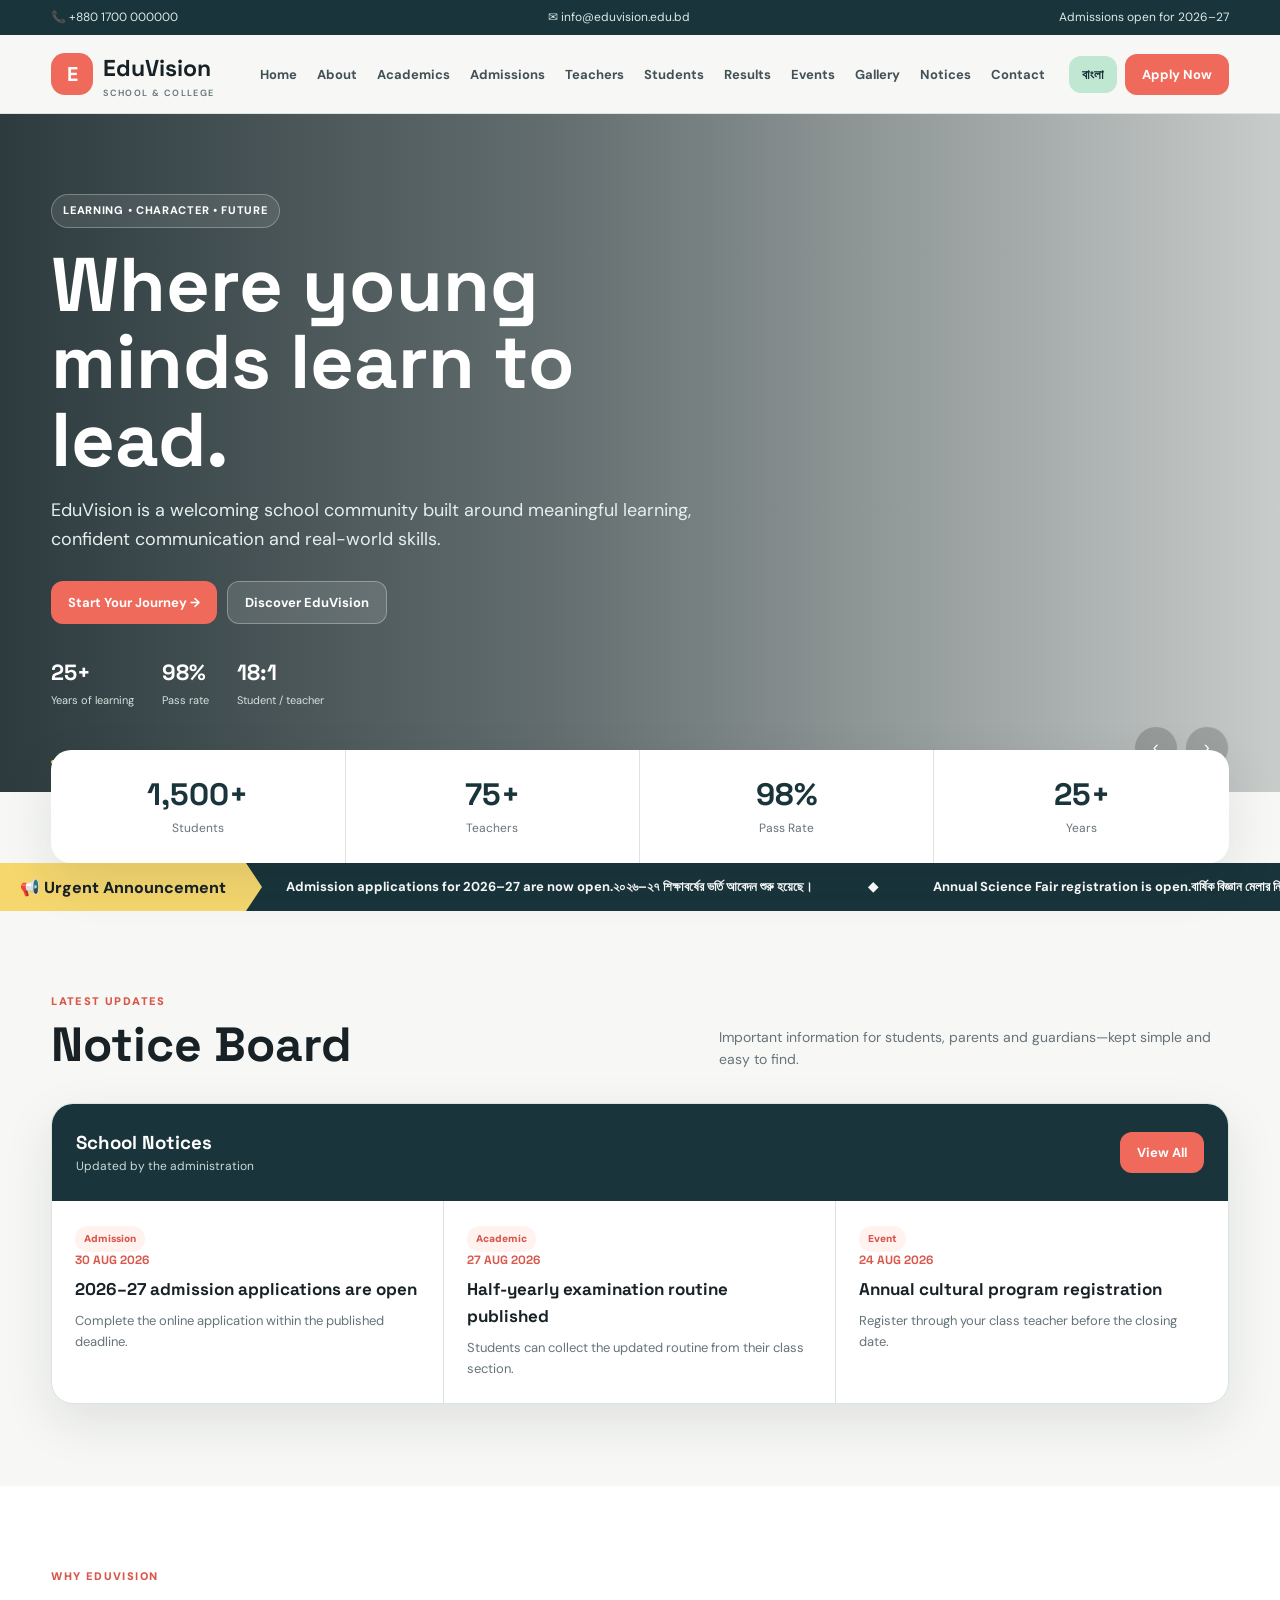
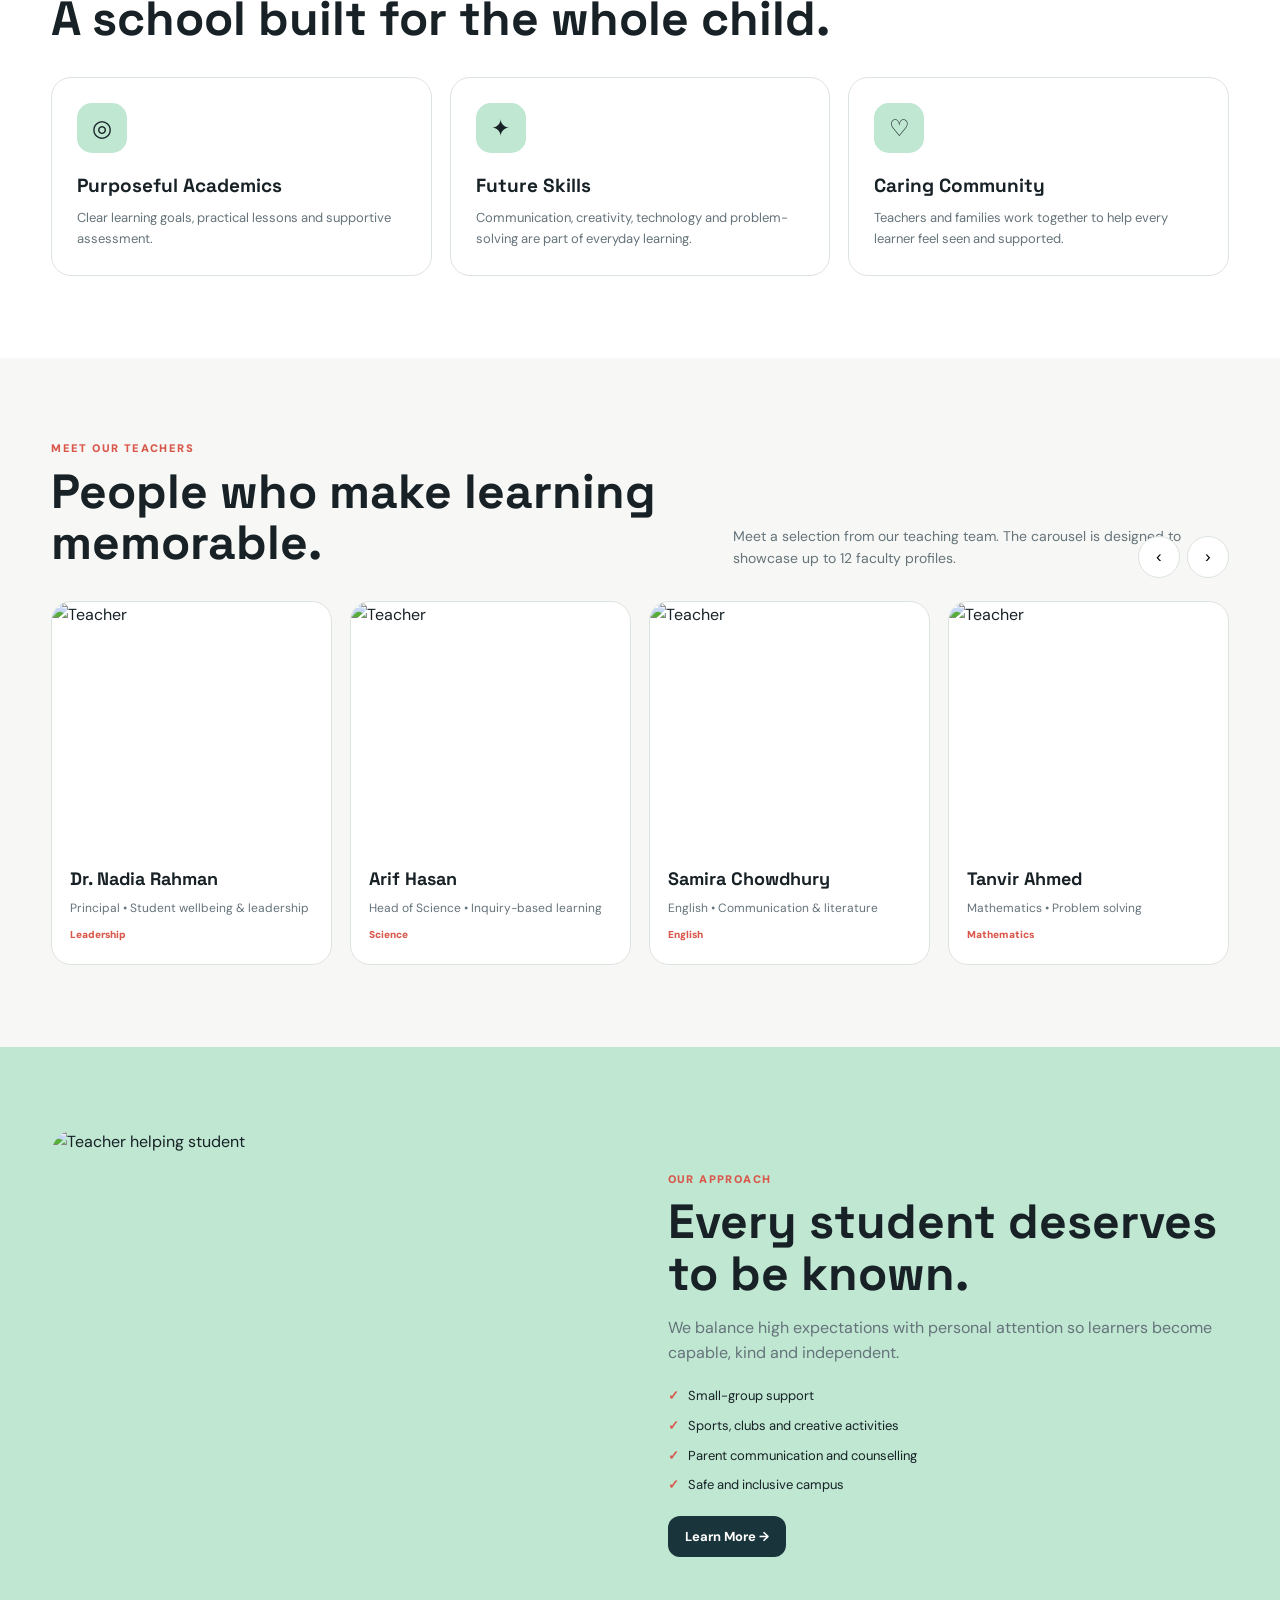
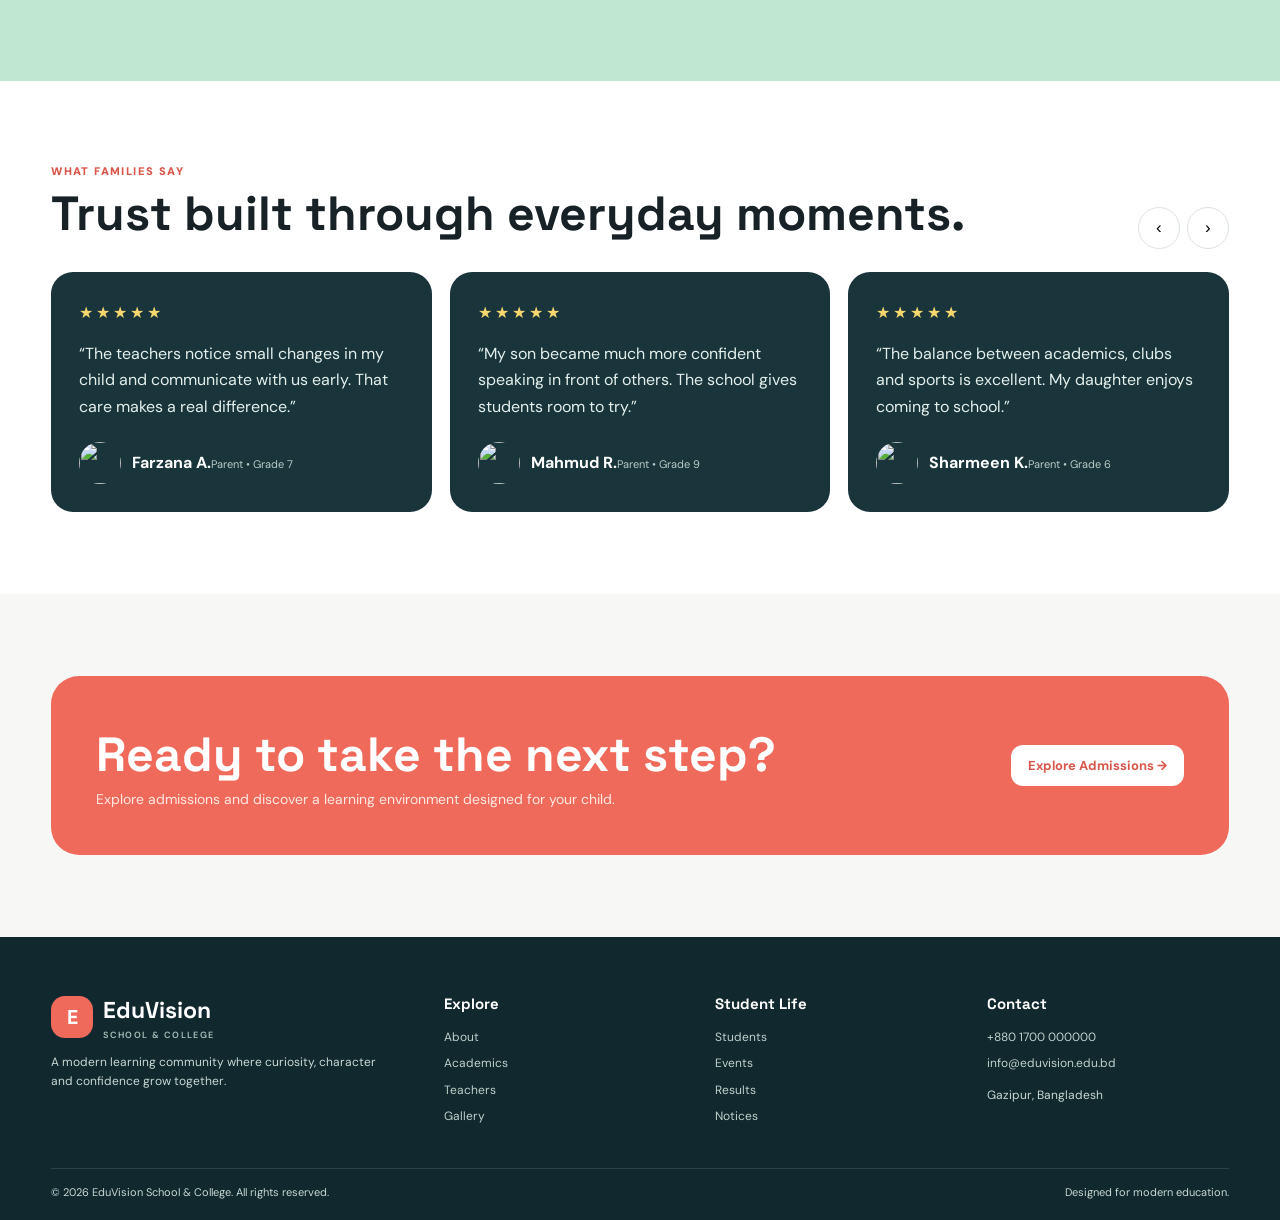
==== index.html @ b1c70446 "my fist cmmit" ====
<!doctype html>
<html lang="en">

<head>
  <meta charset="utf-8">
  <meta name="viewport" content="width=device-width,initial-scale=1">
  <title>Home | EduVision</title>
  <link rel="stylesheet" href="style.css">
</head>

<body>
  <div class="topbar">
    <div class="container"><span>📞 +880 1700 000000</span><span>✉ info@eduvision.edu.bd</span><span><span
          data-en>Admissions open for 2026–27</span><span data-bn>২০২৬–২৭ শিক্ষাবর্ষে ভর্তি চলছে</span></span></div>
  </div>
  <header class="header">
    <nav class="container nav">
      <a class="logo" href="index.html"><span class="logo-mark">E</span><span>EduVision<small><span data-en>SCHOOL &
              COLLEGE</span><span data-bn>স্কুল ও কলেজ</span></small></span></a>
      <button class="menu-btn" aria-label="Menu">☰</button>
      <ul class="nav-links">
        <li><a href="index.html"><span data-en>Home</span><span data-bn>হোম</span></a></li>
        <li><a href="about.html"><span data-en>About</span><span data-bn>আমাদের সম্পর্কে</span></a></li>
        <li><a href="academics.html"><span data-en>Academics</span><span data-bn>শিক্ষা কার্যক্রম</span></a></li>
        <li><a href="admissions.html"><span data-en>Admissions</span><span data-bn>ভর্তি</span></a></li>
        <li><a href="teachers.html"><span data-en>Teachers</span><span data-bn>শিক্ষকবৃন্দ</span></a></li>
        <li><a href="students.html"><span data-en>Students</span><span data-bn>শিক্ষার্থীবৃন্দ</span></a></li>
        <li><a href="results.html"><span data-en>Results</span><span data-bn>ফলাফল</span></a></li>
        <li><a href="events.html"><span data-en>Events</span><span data-bn>ইভেন্ট</span></a></li>
        <li><a href="gallery.html"><span data-en>Gallery</span><span data-bn>গ্যালারি</span></a></li>
        <li><a href="notice.html"><span data-en>Notices</span><span data-bn>নোটিশ</span></a></li>
        <li><a href="contact.html"><span data-en>Contact</span><span data-bn>যোগাযোগ</span></a></li>
      </ul>
      <div class="nav-actions"><button class="lang-btn">বাংলা</button><a class="btn apply" href="admissions.html"><span
            data-en>Apply Now</span><span data-bn>আবেদন করুন</span></a></div>
    </nav>
  </header>

  <main>
    <section class="hero">
      <div class="hero-slide active"
        style="background-image:url('https://images.unsplash.com/photo-1529390079861-591de354faf5?auto=format&fit=crop&w=1800&q=88')">
      </div>
      <div class="hero-slide"
        style="background-image:url('https://images.unsplash.com/photo-1509062522246-3755977927d7?auto=format&fit=crop&w=1800&q=88')">
      </div>
      <div class="hero-slide"
        style="background-image:url('https://images.unsplash.com/photo-1588072432836-e10032774350?auto=format&fit=crop&w=1800&q=88')">
      </div>
      <div class="container hero-content">
        <div class="hero-copy">
          <span class="kicker"><span data-en>Learning • Character • Future</span><span data-bn>শিক্ষা • চরিত্র •
              ভবিষ্যৎ</span></span>
          <h1><span data-en>Where young minds learn to lead.</span><span data-bn>যেখানে তরুণ মন নেতৃত্ব দিতে
              শেখে।</span></h1>
          <p><span data-en>EduVision is a welcoming school community built around meaningful learning, confident
              communication and real-world skills.</span><span data-bn>এডুভিশন অর্থবহ শিক্ষা, আত্মবিশ্বাসী যোগাযোগ ও
              বাস্তব দক্ষতার মাধ্যমে একটি সুন্দর শিক্ষাঙ্গন গড়ে তোলে।</span></p>
          <div class="hero-buttons"><a class="btn" href="admissions.html"><span data-en>Start Your Journey →</span><span
                data-bn>আপনার যাত্রা শুরু করুন →</span></a><a class="btn ghost" href="about.html"><span data-en>Discover
                EduVision</span><span data-bn>এডুভিশন সম্পর্কে জানুন</span></a></div>
          <div class="hero-meta">
            <div><strong>25+</strong><span data-en>Years of learning</span><span data-bn>শিক্ষার বছর</span></div>
            <div><strong>98%</strong><span data-en>Pass rate</span><span data-bn>পাসের হার</span></div>
            <div><strong>18:1</strong><span data-en>Student / teacher</span><span data-bn>শিক্ষার্থী / শিক্ষক</span>
            </div>
          </div>
        </div>
      </div>
      <div class="slider-dots"><button class="slider-dot active"></button><button class="slider-dot"></button><button
          class="slider-dot"></button></div>
      <div class="slider-arrows"><button class="hero-prev">‹</button><button class="hero-next">›</button></div>
    </section>

    <section class="stats">
      <div class="container stats-grid">
        <div class="stat"><strong class="count" data-target="1500" data-suffix="+">0</strong><span
            data-en>Students</span><span data-bn>শিক্ষার্থী</span></div>
        <div class="stat"><strong class="count" data-target="75" data-suffix="+">0</strong><span
            data-en>Teachers</span><span data-bn>শিক্ষক</span></div>
        <div class="stat"><strong class="count" data-target="98" data-suffix="%">0</strong><span data-en>Pass
            Rate</span><span data-bn>পাসের হার</span></div>
        <div class="stat"><strong class="count" data-target="25" data-suffix="+">0</strong><span
            data-en>Years</span><span data-bn>বছর</span></div>
      </div>
    </section>

    <div class="urgent">
      <div class="urgent-label"><span data-en>📢 Urgent Announcement</span><span data-bn>📢 জরুরি ঘোষণা</span></div>
      <div class="urgent-window">
        <div class="urgent-track">
          <span><span data-en>Admission applications for 2026–27 are now open.</span><span data-bn>২০২৬–২৭ শিক্ষাবর্ষের
              ভর্তি আবেদন শুরু হয়েছে।</span></span>
          <span>◆</span>
          <span><span data-en>Annual Science Fair registration is open.</span><span data-bn>বার্ষিক বিজ্ঞান মেলার
              নিবন্ধন চলছে।</span></span>
          <span>◆</span>
          <span><span data-en>Half-yearly examination routine has been published.</span><span data-bn>অর্ধবার্ষিক
              পরীক্ষার রুটিন প্রকাশিত হয়েছে।</span></span>
          <span>◆</span>
        </div>
      </div>
    </div>

    <section class="section">
      <div class="container">
        <div class="section-head">
          <div>
            <div class="eyebrow"><span data-en>Latest Updates</span><span data-bn>সর্বশেষ আপডেট</span></div>
            <h2><span data-en>Notice Board</span><span data-bn>নোটিশ বোর্ড</span></h2>
          </div>
          <p><span data-en>Important information for students, parents and guardians—kept simple and easy to
              find.</span><span data-bn>শিক্ষার্থী ও অভিভাবকদের জন্য গুরুত্বপূর্ণ তথ্য—সহজে খুঁজে পাওয়ার মতো করে
              সাজানো।</span></p>
        </div>
        <div class="notice-board">
          <div class="notice-top">
            <div>
              <h3><span data-en>School Notices</span><span data-bn>স্কুলের নোটিশ</span></h3>
              <p><span data-en>Updated by the administration</span><span data-bn>প্রশাসনের মাধ্যমে আপডেট করা</span></p>
            </div><a class="btn" href="notice.html"><span data-en>View All</span><span data-bn>সব দেখুন</span></a>
          </div>
          <div class="notice-list">
            <article class="notice-item"><span class="tag"><span data-en>Admission</span><span
                  data-bn>ভর্তি</span></span>
              <div class="notice-date">30 Aug 2026</div>
              <h3><span data-en>2026–27 admission applications are open</span><span data-bn>২০২৬–২৭ শিক্ষাবর্ষের ভর্তি
                  আবেদন শুরু হয়েছে</span></h3>
              <p><span data-en>Complete the online application within the published deadline.</span><span
                  data-bn>প্রকাশিত সময়সীমার মধ্যে অনলাইন আবেদন সম্পন্ন করুন।</span></p>
            </article>
            <article class="notice-item"><span class="tag"><span data-en>Academic</span><span
                  data-bn>একাডেমিক</span></span>
              <div class="notice-date">27 Aug 2026</div>
              <h3><span data-en>Half-yearly examination routine published</span><span data-bn>অর্ধবার্ষিক পরীক্ষার রুটিন
                  প্রকাশিত</span></h3>
              <p><span data-en>Students can collect the updated routine from their class section.</span><span
                  data-bn>শিক্ষার্থীরা নিজ নিজ শ্রেণি থেকে আপডেটেড রুটিন সংগ্রহ করতে পারবে।</span></p>
            </article>
            <article class="notice-item"><span class="tag"><span data-en>Event</span><span data-bn>ইভেন্ট</span></span>
              <div class="notice-date">24 Aug 2026</div>
              <h3><span data-en>Annual cultural program registration</span><span data-bn>বার্ষিক সাংস্কৃতিক অনুষ্ঠানের
                  নিবন্ধন</span></h3>
              <p><span data-en>Register through your class teacher before the closing date.</span><span
                  data-bn>নির্ধারিত সময়ের আগে শ্রেণি শিক্ষকের মাধ্যমে নিবন্ধন করুন।</span></p>
            </article>
          </div>
        </div>
      </div>
    </section>
    <section class="section light">
      <div class="container">
        <div class="section-head">
          <div>
            <div class="eyebrow">Why EduVision</div>
            <h2><span data-en>A school built for the whole child.</span><span data-bn>শিক্ষার্থীর পূর্ণ বিকাশের জন্য
                একটি স্কুল।</span></h2>
          </div>
        </div>
        <div class="feature-grid">
          <div class="feature">
            <div class="feature-icon">◎</div>
            <h3><span data-en>Purposeful Academics</span><span data-bn>উদ্দেশ্যপূর্ণ একাডেমিক শিক্ষা</span></h3>
            <p><span data-en>Clear learning goals, practical lessons and supportive assessment.</span><span
                data-bn>সুস্পষ্ট লক্ষ্য, বাস্তবভিত্তিক পাঠ ও সহায়ক মূল্যায়ন।</span></p>
          </div>
          <div class="feature">
            <div class="feature-icon">✦</div>
            <h3><span data-en>Future Skills</span><span data-bn>ভবিষ্যৎ দক্ষতা</span></h3>
            <p><span data-en>Communication, creativity, technology and problem-solving are part of everyday
                learning.</span><span data-bn>যোগাযোগ, সৃজনশীলতা, প্রযুক্তি ও সমস্যা সমাধান দৈনন্দিন শিক্ষার অংশ।</span>
            </p>
          </div>
          <div class="feature">
            <div class="feature-icon">♡</div>
            <h3><span data-en>Caring Community</span><span data-bn>যত্নশীল পরিবেশ</span></h3>
            <p><span data-en>Teachers and families work together to help every learner feel seen and
                supported.</span><span data-bn>প্রতিটি শিক্ষার্থীকে গুরুত্ব দিতে শিক্ষক ও পরিবার একসঙ্গে কাজ করে।</span>
            </p>
          </div>
        </div>
      </div>
    </section>
    <section class="section">
      <div class="container">
        <div class="section-head">
          <div>
            <div class="eyebrow"><span data-en>Meet Our Teachers</span><span data-bn>আমাদের শিক্ষকবৃন্দ</span></div>
            <h2><span data-en>People who make learning memorable.</span><span data-bn>যাঁরা শিক্ষাকে আনন্দময় করে
                তোলেন।</span></h2>
          </div>
          <p><span data-en>Meet a selection from our teaching team. The carousel is designed to showcase up to 12
              faculty profiles.</span><span data-bn>আমাদের শিক্ষক দলের কয়েকজনের সঙ্গে পরিচিত হোন। ক্যারোসেলে সর্বোচ্চ
              ১২টি প্রোফাইল দেখানো যাবে।</span></p>
        </div>
        <div class="carousel-shell">
          <div class="teacher-track">
            <article class="teacher-card"><img
                src="https://images.unsplash.com/photo-1531123897727-8f129e1688ce?auto=format&fit=crop&w=700&q=82"
                alt="Teacher">
              <div class="teacher-body">
                <h3>Dr. Nadia Rahman</h3>
                <p><span data-en>Principal • Student wellbeing & leadership</span><span data-bn>প্রধান শিক্ষক •
                    শিক্ষার্থী কল্যাণ ও নেতৃত্ব</span></p><span class="subject">Leadership</span>
              </div>
            </article>
            <article class="teacher-card"><img
                src="https://images.unsplash.com/photo-1544717305-2782549b5136?auto=format&fit=crop&w=700&q=82"
                alt="Teacher">
              <div class="teacher-body">
                <h3>Arif Hasan</h3>
                <p><span data-en>Head of Science • Inquiry-based learning</span><span data-bn>বিজ্ঞান বিভাগ •
                    অনুসন্ধানভিত্তিক শিক্ষা</span></p><span class="subject">Science</span>
              </div>
            </article>
            <article class="teacher-card"><img
                src="https://images.unsplash.com/photo-1551836022-d5d88e9218df?auto=format&fit=crop&w=700&q=82"
                alt="Teacher">
              <div class="teacher-body">
                <h3>Samira Chowdhury</h3>
                <p><span data-en>English • Communication & literature</span><span data-bn>ইংরেজি • যোগাযোগ ও
                    সাহিত্য</span></p><span class="subject">English</span>
              </div>
            </article>
            <article class="teacher-card"><img
                src="https://images.unsplash.com/photo-1573496359142-b8d87734a5a2?auto=format&fit=crop&w=700&q=82"
                alt="Teacher">
              <div class="teacher-body">
                <h3>Tanvir Ahmed</h3>
                <p><span data-en>Mathematics • Problem solving</span><span data-bn>গণিত • সমস্যা সমাধান</span></p><span
                  class="subject">Mathematics</span>
              </div>
            </article>
            <article class="teacher-card"><img
                src="https://images.unsplash.com/photo-1580894732444-8ecded7900cd?auto=format&fit=crop&w=700&q=82"
                alt="Teacher">
              <div class="teacher-body">
                <h3>Maliha Sultana</h3>
                <p><span data-en>ICT • Digital literacy</span><span data-bn>আইসিটি • ডিজিটাল দক্ষতা</span></p><span
                  class="subject">ICT</span>
              </div>
            </article>
            <article class="teacher-card"><img
                src="https://images.unsplash.com/photo-1544005313-94ddf0286df2?auto=format&fit=crop&w=700&q=82"
                alt="Teacher">
              <div class="teacher-body">
                <h3>Imran Kabir</h3>
                <p><span data-en>Physics • Practical experiments</span><span data-bn>পদার্থবিজ্ঞান • ব্যবহারিক
                    পরীক্ষা</span></p><span class="subject">Physics</span>
              </div>
            </article>
            <article class="teacher-card"><img
                src="https://images.unsplash.com/photo-1551836022-4aab26a2d5f2?auto=format&fit=crop&w=700&q=82"
                alt="Teacher">
              <div class="teacher-body">
                <h3>Farhana Akter</h3>
                <p><span data-en>Bangla • Language & culture</span><span data-bn>বাংলা • ভাষা ও সংস্কৃতি</span></p><span
                  class="subject">Bangla</span>
              </div>
            </article>
            <article class="teacher-card"><img
                src="https://images.unsplash.com/photo-1548449112-96e8f6a3f7f3?auto=format&fit=crop&w=700&q=82"
                alt="Teacher">
              <div class="teacher-body">
                <h3>Rafiq Islam</h3>
                <p><span data-en>Biology • Life sciences</span><span data-bn>জীববিজ্ঞান • জীবনবিজ্ঞান</span></p><span
                  class="subject">Biology</span>
              </div>
            </article>
            <article class="teacher-card"><img
                src="https://images.unsplash.com/photo-1524504388940-b1c1722653e1?auto=format&fit=crop&w=700&q=82"
                alt="Teacher">
              <div class="teacher-body">
                <h3>Jannat Noor</h3>
                <p><span data-en>Arts • Creative expression</span><span data-bn>চারুকলা • সৃজনশীল প্রকাশ</span></p><span
                  class="subject">Arts</span>
              </div>
            </article>
            <article class="teacher-card"><img
                src="https://images.unsplash.com/photo-1577896851231-70ef188817d1?auto=format&fit=crop&w=700&q=82"
                alt="Teacher">
              <div class="teacher-body">
                <h3>Sajid Karim</h3>
                <p><span data-en>Physical Education • Fitness</span><span data-bn>শারীরিক শিক্ষা • ফিটনেস</span></p>
                <span class="subject">PE</span>
              </div>
            </article>
            <article class="teacher-card"><img
                src="https://images.unsplash.com/photo-1557862921-37829c790f19?auto=format&fit=crop&w=700&q=82"
                alt="Teacher">
              <div class="teacher-body">
                <h3>Nusrat Jahan</h3>
                <p><span data-en>Social Studies • Citizenship</span><span data-bn>সমাজবিজ্ঞান • নাগরিকতা</span></p><span
                  class="subject">Social Studies</span>
              </div>
            </article>
            <article class="teacher-card"><img
                src="https://images.unsplash.com/photo-1546961342-9e63946e049b?auto=format&fit=crop&w=700&q=82"
                alt="Teacher">
              <div class="teacher-body">
                <h3>Faisal Mahmud</h3>
                <p><span data-en>Chemistry • STEM projects</span><span data-bn>রসায়ন • STEM প্রকল্প</span></p><span
                  class="subject">Chemistry</span>
              </div>
            </article>
          </div>
          <div class="carousel-nav"><button class="carousel-prev">‹</button><button class="carousel-next">›</button>
          </div>
        </div>
      </div>
    </section>
    <section class="section mint">
      <div class="container">
        <div class="split"><img
            src="https://images.unsplash.com/photo-1544717305-2782549b5136?auto=format&fit=crop&w=1200&q=85"
            alt="Teacher helping student">
          <div class="split-copy">
            <div class="eyebrow">Our Approach</div>
            <h2><span data-en>Every student deserves to be known.</span><span data-bn>প্রতিটি শিক্ষার্থীকে গুরুত্ব দিয়ে
                বোঝা উচিত।</span></h2>
            <p><span data-en>We balance high expectations with personal attention so learners become capable, kind and
                independent.</span><span data-bn>ব্যক্তিগত যত্ন ও উচ্চ প্রত্যাশার সমন্বয়ে শিক্ষার্থীদের দক্ষ, মানবিক ও
                স্বনির্ভর হতে সাহায্য করি।</span></p>
            <ul class="checks">
              <li><span data-en>Small-group support</span><span data-bn>ছোট দলে সহায়তা</span></li>
              <li><span data-en>Sports, clubs and creative activities</span><span data-bn>খেলাধুলা, ক্লাব ও সৃজনশীল
                  কার্যক্রম</span></li>
              <li><span data-en>Parent communication and counselling</span><span data-bn>অভিভাবক যোগাযোগ ও
                  কাউন্সেলিং</span></li>
              <li><span data-en>Safe and inclusive campus</span><span data-bn>নিরাপদ ও অন্তর্ভুক্তিমূলক ক্যাম্পাস</span>
              </li>
            </ul><a class="btn dark" href="about.html"><span data-en>Learn More →</span><span data-bn>আরও জানুন
                →</span></a>
          </div>
        </div>
      </div>
    </section>
    <section class="section light">
      <div class="container">
        <div class="section-head">
          <div>
            <div class="eyebrow"><span data-en>What Families Say</span><span data-bn>অভিভাবকদের মতামত</span></div>
            <h2><span data-en>Trust built through everyday moments.</span><span data-bn>প্রতিদিনের যত্নে তৈরি হয়
                বিশ্বাস।</span></h2>
          </div>
        </div>
        <div class="carousel-shell">
          <div class="testimonial-track">
            <article class="testimonial">
              <div class="stars">★★★★★</div>
              <blockquote><span data-en>“The teachers notice small changes in my child and communicate with us early.
                  That care makes a real difference.”</span><span data-bn>“শিক্ষকেরা আমার সন্তানের ছোট পরিবর্তনও লক্ষ্য
                  করেন এবং দ্রুত আমাদের জানান। এই যত্ন সত্যিই পার্থক্য তৈরি করে।”</span></blockquote>
              <div class="person"><img class="avatar"
                  src="https://images.unsplash.com/photo-1494790108377-be9c29b29330?auto=format&fit=crop&w=100&q=80">
                <div><b>Farzana A.</b><small>Parent • Grade 7</small></div>
              </div>
            </article>
            <article class="testimonial">
              <div class="stars">★★★★★</div>
              <blockquote><span data-en>“My son became much more confident speaking in front of others. The school gives
                  students room to try.”</span><span data-bn>“অন্যদের সামনে কথা বলার ক্ষেত্রে আমার ছেলে অনেক বেশি
                  আত্মবিশ্বাসী হয়েছে। স্কুল শিক্ষার্থীদের চেষ্টা করার সুযোগ দেয়।”</span></blockquote>
              <div class="person"><img class="avatar"
                  src="https://images.unsplash.com/photo-1500648767791-00dcc994a43e?auto=format&fit=crop&w=100&q=80">
                <div><b>Mahmud R.</b><small>Parent • Grade 9</small></div>
              </div>
            </article>
            <article class="testimonial">
              <div class="stars">★★★★★</div>
              <blockquote><span data-en>“The balance between academics, clubs and sports is excellent. My daughter
                  enjoys coming to school.”</span><span data-bn>“পড়াশোনা, ক্লাব ও খেলাধুলার ভারসাম্য চমৎকার। আমার মেয়ে
                  স্কুলে আসতে ভালোবাসে।”</span></blockquote>
              <div class="person"><img class="avatar"
                  src="https://images.unsplash.com/photo-1534528741775-53994a69daeb?auto=format&fit=crop&w=100&q=80">
                <div><b>Sharmeen K.</b><small>Parent • Grade 6</small></div>
              </div>
            </article>
            <article class="testimonial">
              <div class="stars">★★★★★</div>
              <blockquote><span data-en>“Communication from the administration is clear, timely and helpful. We feel
                  included in the school community.”</span><span data-bn>“প্রশাসনের যোগাযোগ পরিষ্কার, সময়মতো এবং
                  সহায়ক। আমরা স্কুল পরিবারের অংশ বলে মনে করি।”</span></blockquote>
              <div class="person"><img class="avatar"
                  src="https://images.unsplash.com/photo-1507003211169-0a1dd7228f2d?auto=format&fit=crop&w=100&q=80">
                <div><b>Hasan M.</b><small>Parent • Grade 8</small></div>
              </div>
            </article>
          </div>
          <div class="carousel-nav"><button class="carousel-prev">‹</button><button class="carousel-next">›</button>
          </div>
        </div>
      </div>
    </section>
    <section class="section">
      <div class="container">
        <div class="cta">
          <div>
            <h2><span data-en>Ready to take the next step?</span><span data-bn>পরবর্তী ধাপের জন্য প্রস্তুত?</span></h2>
            <p><span data-en>Explore admissions and discover a learning environment designed for your child.</span><span
                data-bn>ভর্তি সম্পর্কে জানুন এবং আপনার সন্তানের জন্য উপযোগী শিক্ষাঙ্গন আবিষ্কার করুন।</span></p>
          </div><a class="btn" href="admissions.html"><span data-en>Explore Admissions →</span><span data-bn>ভর্তি
              সম্পর্কে জানুন →</span></a>
        </div>
      </div>
    </section>
  </main>

  <footer>
    <div class="container footer-grid">
      <div>
        <div class="logo" style="color:#fff"><span class="logo-mark">E</span><span>EduVision<small
              style="color:#a9bfba">SCHOOL & COLLEGE</small></span></div>
        <p class="footer-desc"><span data-en>A modern learning community where curiosity, character and confidence grow
            together.</span><span data-bn>একটি আধুনিক শিক্ষাঙ্গন, যেখানে কৌতূহল, চরিত্র ও আত্মবিশ্বাস একসঙ্গে বিকশিত
            হয়।</span></p>
      </div>
      <div>
        <h3><span data-en>Explore</span><span data-bn>এক্সপ্লোর</span></h3><a href="about.html">About</a><a
          href="academics.html">Academics</a><a href="teachers.html">Teachers</a><a href="gallery.html">Gallery</a>
      </div>
      <div>
        <h3><span data-en>Student Life</span><span data-bn>শিক্ষার্থী জীবন</span></h3><a
          href="students.html">Students</a><a href="events.html">Events</a><a href="results.html">Results</a><a
          href="notice.html">Notices</a>
      </div>
      <div>
        <h3><span data-en>Contact</span><span data-bn>যোগাযোগ</span></h3><a href="contact.html">+880 1700 000000</a><a
          href="contact.html">info@eduvision.edu.bd</a><span style="font-size:12px">Gazipur, Bangladesh</span>
      </div>
    </div>
    <div class="container footer-bottom"><span>© 2026 EduVision School & College. All rights
        reserved.</span><span>Designed for modern education.</span></div>
  </footer>
  <button class="top-btn" aria-label="Back to top">↑</button>
  <div class="toast"></div>
  <script src="script.js"></script>
</body>

</html>
---- style.css ----
@import url('https://fonts.googleapis.com/css2?family=DM+Sans:wght@400;500;600;700&family=Space+Grotesk:wght@500;600;700&display=swap');

:root {
  --ink: #172126;
  --muted: #65737a;
  --paper: #f7f8f5;
  --white: #fff;
  --coral: #ef6a5b;
  --coral-dark: #d9574b;
  --mint: #bfe7d2;
  --yellow: #f5d76e;
  --navy: #19343b;
  --line: #dce4e0;
  --shadow: 0 18px 50px rgba(23, 33, 38, .10);
  --radius: 22px;
}

* {
  box-sizing: border-box;
  margin: 0;
  padding: 0
}

html {
  scroll-behavior: smooth
}

body {
  font-family: "DM Sans", sans-serif;
  background: var(--paper);
  color: var(--ink);
  line-height: 1.6
}

h1,
h2,
h3,
h4,
.logo {
  font-family: "Space Grotesk", sans-serif
}

a {
  text-decoration: none;
  color: inherit
}

img {
  display: block;
  max-width: 100%
}

.container {
  width: min(1180px, 92%);
  margin: auto
}

.topbar {
  background: var(--navy);
  color: #dceae6;
  font-size: 12px;
  padding: 8px 0
}

.topbar .container {
  display: flex;
  justify-content: space-between;
  gap: 15px
}

.header {
  position: sticky;
  top: 0;
  z-index: 100;
  background: rgba(247, 248, 245, .94);
  backdrop-filter: blur(14px);
  border-bottom: 1px solid var(--line)
}

.nav {
  min-height: 78px;
  display: flex;
  align-items: center;
  gap: 24px
}

.logo {
  font-weight: 700;
  font-size: 23px;
  display: flex;
  align-items: center;
  gap: 10px;
  margin-right: auto
}

.logo-mark {
  width: 42px;
  height: 42px;
  border-radius: 14px;
  background: var(--coral);
  color: #fff;
  display: grid;
  place-items: center;
  font-size: 20px
}

.logo small {
  display: block;
  font: 600 9px "DM Sans";
  letter-spacing: 1.4px;
  color: var(--muted)
}

.nav-links {
  display: flex;
  gap: 20px;
  list-style: none
}

.nav-links a {
  font-size: 13px;
  font-weight: 700;
  color: #425158;
  transition: .2s
}

.nav-links a:hover,
.nav-links a.active {
  color: var(--coral-dark)
}

.nav-actions {
  display: flex;
  align-items: center;
  gap: 8px
}

.lang-btn,
.menu-btn,
.btn {
  border: 0;
  cursor: pointer;
  font: 700 13px "DM Sans";
  border-radius: 12px
}

.lang-btn {
  padding: 10px 13px;
  background: var(--mint);
  color: var(--navy)
}

.btn {
  display: inline-flex;
  align-items: center;
  justify-content: center;
  padding: 12px 17px;
  background: var(--coral);
  color: #fff;
  transition: .2s
}

.btn:hover {
  transform: translateY(-2px);
  box-shadow: 0 9px 20px rgba(239, 106, 91, .22)
}

.btn.dark {
  background: var(--navy)
}

.btn.ghost {
  background: #fff;
  color: var(--ink);
  border: 1px solid var(--line)
}

.menu-btn {
  display: none;
  background: transparent;
  font-size: 25px;
  color: var(--navy)
}

.urgent {
  display: flex;
  background: var(--navy);
  height: 48px;
  overflow: hidden
}

.urgent-label {
  flex: 0 0 auto;
  z-index: 2;
  background: var(--yellow);
  color: var(--ink);
  font-weight: 800;
  padding: 12px 20px;
  min-width: 205px;
  position: relative
}

.urgent-label:after {
  content: "";
  position: absolute;
  right: -16px;
  top: 0;
  border-top: 24px solid transparent;
  border-bottom: 24px solid transparent;
  border-left: 16px solid var(--yellow)
}

.urgent-window {
  min-width: 0;
  overflow: hidden;
  position: relative;
  flex: 1
}

.urgent-track {
  display: inline-flex;
  align-items: center;
  gap: 55px;
  height: 48px;
  white-space: nowrap;
  padding-left: 40px;
  animation: marquee 26s linear infinite;
  color: #fff;
  font-size: 13px;
  font-weight: 700
}

.urgent-track span {
  display: inline-block
}

@keyframes marquee {
  from {
    transform: translateX(0)
  }

  to {
    transform: translateX(-55%)
  }
}

.hero {
  position: relative;
  min-height: 650px;
  color: #fff;
  overflow: hidden
}

.hero-slide {
  position: absolute;
  inset: 0;
  background-size: cover;
  background-position: center;
  opacity: 0;
  transition: opacity .8s
}

.hero-slide.active {
  opacity: 1
}

.hero-slide:after {
  content: "";
  position: absolute;
  inset: 0;
  background: linear-gradient(90deg, rgba(12, 28, 32, .86) 0%, rgba(12, 28, 32, .63) 43%, rgba(12, 28, 32, .20) 100%)
}

.hero-content {
  position: relative;
  z-index: 2;
  min-height: 650px;
  display: flex;
  align-items: center
}

.hero-copy {
  max-width: 720px;
  padding: 80px 0
}

.kicker {
  display: inline-flex;
  padding: 7px 11px;
  border: 1px solid rgba(255, 255, 255, .28);
  background: rgba(255, 255, 255, .09);
  border-radius: 99px;
  font-size: 11px;
  font-weight: 800;
  letter-spacing: .7px;
  text-transform: uppercase
}

.hero h1 {
  font-size: clamp(44px, 6vw, 76px);
  line-height: 1.02;
  margin: 18px 0
}

.hero p {
  font-size: 18px;
  color: #e6efed;
  max-width: 650px
}

.hero-buttons {
  display: flex;
  gap: 10px;
  flex-wrap: wrap;
  margin-top: 27px
}

.hero .btn.ghost {
  background: rgba(255, 255, 255, .12);
  border-color: rgba(255, 255, 255, .3);
  color: #fff
}

.hero-meta {
  display: flex;
  gap: 28px;
  margin-top: 34px;
  flex-wrap: wrap
}

.hero-meta strong {
  display: block;
  font: 700 22px "Space Grotesk"
}

.hero-meta span {
  font-size: 11px;
  color: #d4e2df
}

.slider-dots {
  position: absolute;
  z-index: 3;
  bottom: 28px;
  left: 4%;
  display: flex;
  gap: 7px
}

.slider-dot {
  width: 34px;
  height: 4px;
  border: 0;
  background: rgba(255, 255, 255, .35);
  cursor: pointer;
  border-radius: 5px
}

.slider-dot.active {
  background: var(--yellow)
}

.slider-arrows {
  position: absolute;
  right: 4%;
  bottom: 22px;
  z-index: 3;
  display: flex;
  gap: 7px
}

.slider-arrows button {
  width: 44px;
  height: 44px;
  border-radius: 50%;
  border: 1px solid rgba(255, 255, 255, .3);
  background: rgba(0, 0, 0, .18);
  color: #fff;
  cursor: pointer;
  font-size: 18px
}

.section {
  padding: 82px 0
}

.section.light {
  background: #fff
}

.section.mint {
  background: var(--mint)
}

.section-head {
  display: flex;
  justify-content: space-between;
  align-items: end;
  gap: 30px;
  margin-bottom: 32px
}

.eyebrow {
  color: var(--coral-dark);
  font-size: 11px;
  font-weight: 900;
  text-transform: uppercase;
  letter-spacing: 1.4px
}

.section h2 {
  font-size: clamp(30px, 4vw, 48px);
  line-height: 1.08;
  margin-top: 8px
}

.section-head>p {
  max-width: 510px;
  color: var(--muted);
  font-size: 14px
}

.stats {
  margin-top: -42px;
  position: relative;
  z-index: 5
}

.stats-grid {
  display: grid;
  grid-template-columns: repeat(4, 1fr);
  background: #fff;
  border-radius: 20px;
  box-shadow: var(--shadow);
  overflow: hidden
}

.stat {
  padding: 24px;
  text-align: center;
  border-right: 1px solid var(--line)
}

.stat:last-child {
  border: 0
}

.stat strong {
  font: 700 31px "Space Grotesk";
  display: block;
  color: var(--navy)
}

.stat span {
  font-size: 12px;
  color: var(--muted)
}

.notice-board {
  background: #fff;
  border: 1px solid var(--line);
  border-radius: var(--radius);
  overflow: hidden;
  box-shadow: var(--shadow)
}

.notice-top {
  padding: 24px;
  background: var(--navy);
  color: #fff;
  display: flex;
  justify-content: space-between;
  align-items: center;
  gap: 15px
}

.notice-top p {
  font-size: 12px;
  color: #c9d9d6
}

.notice-list {
  display: grid;
  grid-template-columns: 1fr 1fr 1fr
}

.notice-item {
  padding: 23px;
  border-right: 1px solid var(--line)
}

.notice-item:last-child {
  border: 0
}

.notice-date {
  color: var(--coral-dark);
  font: 700 12px "Space Grotesk";
  text-transform: uppercase
}

.notice-item h3 {
  font-size: 17px;
  margin: 8px 0
}

.notice-item p {
  font-size: 13px;
  color: var(--muted)
}

.tag {
  display: inline-block;
  background: #fff2ef;
  color: var(--coral-dark);
  border-radius: 99px;
  padding: 5px 9px;
  font-size: 10px;
  font-weight: 900
}

.feature-grid {
  display: grid;
  grid-template-columns: repeat(3, 1fr);
  gap: 18px
}

.feature {
  background: #fff;
  border: 1px solid var(--line);
  padding: 25px;
  border-radius: 20px;
  transition: .25s
}

.feature:hover {
  transform: translateY(-7px);
  box-shadow: var(--shadow)
}

.feature-icon {
  width: 50px;
  height: 50px;
  border-radius: 15px;
  background: var(--mint);
  display: grid;
  place-items: center;
  font-size: 23px;
  margin-bottom: 18px
}

.feature h3 {
  font-size: 19px
}

.feature p {
  font-size: 13px;
  color: var(--muted);
  margin-top: 7px
}

.carousel-shell {
  position: relative
}

.teacher-track,
.testimonial-track {
  display: flex;
  gap: 18px;
  overflow: hidden;
  scroll-behavior: smooth
}

.teacher-card {
  min-width: calc((100% - 54px)/4);
  background: #fff;
  border: 1px solid var(--line);
  border-radius: 20px;
  overflow: hidden
}

.teacher-card img {
  width: 100%;
  height: 245px;
  object-fit: cover
}

.teacher-body {
  padding: 18px
}

.teacher-body h3 {
  font-size: 18px
}

.teacher-body p {
  font-size: 12px;
  color: var(--muted);
  margin-top: 5px
}

.subject {
  display: inline-block;
  color: var(--coral-dark);
  font-size: 10px;
  font-weight: 900;
  margin-top: 9px
}

.carousel-nav {
  display: flex;
  gap: 7px;
  position: absolute;
  right: 0;
  top: -65px
}

.carousel-nav button {
  width: 42px;
  height: 42px;
  border-radius: 50%;
  border: 1px solid var(--line);
  background: #fff;
  cursor: pointer;
  font-size: 17px
}

.testimonial {
  min-width: calc((100% - 36px)/3);
  background: var(--navy);
  color: #fff;
  border-radius: 22px;
  padding: 28px
}

.stars {
  color: var(--yellow);
  letter-spacing: 3px
}

.testimonial blockquote {
  font-size: 16px;
  line-height: 1.65;
  margin: 15px 0 22px;
  color: #e4efec
}

.person {
  display: flex;
  align-items: center;
  gap: 11px
}

.avatar {
  width: 42px;
  height: 42px;
  border-radius: 50%;
  object-fit: cover
}

.person small {
  color: #b8cbc7;
  font-size: 11px
}

.split {
  display: grid;
  grid-template-columns: 1fr 1fr;
  gap: 55px;
  align-items: center
}

.split img {
  width: 100%;
  height: 470px;
  object-fit: cover;
  border-radius: 26px
}

.split-copy p {
  color: var(--muted);
  margin: 15px 0
}

.checks {
  list-style: none;
  margin: 20px 0
}

.checks li {
  margin: 9px 0;
  font-size: 13px
}

.checks li:before {
  content: "✓";
  color: var(--coral-dark);
  font-weight: 900;
  margin-right: 9px
}

.cta {
  background: var(--coral);
  color: #fff;
  border-radius: 28px;
  padding: 45px;
  display: flex;
  justify-content: space-between;
  align-items: center;
  gap: 25px
}

.cta p {
  color: #ffe8e4;
  font-size: 14px;
  margin-top: 7px
}

.cta .btn {
  background: #fff;
  color: var(--coral-dark)
}

.page-hero {
  background: var(--navy);
  color: #fff;
  padding: 65px 0
}

.page-hero h1 {
  font-size: clamp(38px, 5vw, 62px);
  margin: 8px 0
}

.page-hero p {
  color: #cbdad7;
  max-width: 650px
}

.breadcrumbs {
  font-size: 11px;
  color: #9fb5b0
}

.grid-2 {
  display: grid;
  grid-template-columns: 1fr 1fr;
  gap: 20px
}

.card {
  background: #fff;
  border: 1px solid var(--line);
  border-radius: 20px;
  padding: 24px
}

.card p {
  color: var(--muted);
  font-size: 13px;
  margin-top: 7px
}

.table-wrap {
  overflow: auto;
  background: #fff;
  border: 1px solid var(--line);
  border-radius: 18px
}

.table {
  width: 100%;
  min-width: 650px;
  border-collapse: collapse
}

.table th,
.table td {
  text-align: left;
  padding: 14px;
  border-bottom: 1px solid var(--line);
  font-size: 13px
}

.table th {
  background: #eef6f1;
  color: var(--navy)
}

.gallery {
  display: grid;
  grid-template-columns: repeat(3, 1fr);
  gap: 15px
}

.gallery img {
  width: 100%;
  height: 245px;
  object-fit: cover;
  border-radius: 18px;
  cursor: pointer;
  transition: .2s
}

.gallery img:hover {
  transform: scale(.98)
}

.filters {
  display: flex;
  gap: 8px;
  flex-wrap: wrap;
  margin-bottom: 25px
}

.filter {
  border: 1px solid var(--line);
  background: #fff;
  border-radius: 99px;
  padding: 9px 14px;
  cursor: pointer;
  font-weight: 800;
  font-size: 12px
}

.filter.active {
  background: var(--coral);
  color: #fff;
  border-color: var(--coral)
}

.form-grid {
  display: grid;
  grid-template-columns: 1fr 1fr;
  gap: 14px
}

.field {
  display: flex;
  flex-direction: column;
  gap: 6px
}

.field.full {
  grid-column: 1/-1
}

.field label {
  font-size: 12px;
  font-weight: 800
}

.field input,
.field textarea,
.field select {
  font: inherit;
  padding: 12px;
  border: 1px solid var(--line);
  border-radius: 11px;
  background: #fff;
  outline: none
}

.field textarea {
  min-height: 135px
}

.faq details {
  background: #fff;
  border: 1px solid var(--line);
  padding: 16px;
  border-radius: 13px;
  margin: 9px 0
}

.faq summary {
  font-weight: 800;
  cursor: pointer
}

.faq p {
  font-size: 13px;
  color: var(--muted);
  margin-top: 8px
}

footer {
  background: #10282e;
  color: #c9d8d5;
  padding: 55px 0 18px
}

.footer-grid {
  display: grid;
  grid-template-columns: 1.5fr 1fr 1fr 1fr;
  gap: 30px
}

.footer-grid h3 {
  color: #fff;
  margin-bottom: 12px;
  font-size: 15px
}

.footer-grid a {
  display: block;
  font-size: 12px;
  margin: 7px 0;
  color: #c0d0cc
}

.footer-desc {
  font-size: 12px;
  max-width: 330px;
  margin-top: 12px
}

.footer-bottom {
  border-top: 1px solid #294249;
  margin-top: 35px;
  padding-top: 15px;
  font-size: 11px;
  display: flex;
  justify-content: space-between
}

.top-btn {
  position: fixed;
  right: 20px;
  bottom: 20px;
  width: 46px;
  height: 46px;
  border: 0;
  border-radius: 50%;
  background: var(--coral);
  color: #fff;
  cursor: pointer;
  z-index: 90;
  opacity: 0;
  visibility: hidden;
  transition: .2s;
  font-size: 19px
}

.top-btn.show {
  opacity: 1;
  visibility: visible
}

.toast {
  position: fixed;
  right: 20px;
  bottom: 80px;
  background: var(--navy);
  color: #fff;
  padding: 13px 17px;
  border-radius: 12px;
  font-size: 12px;
  display: none;
  z-index: 200
}

.toast.show {
  display: block
}

.lightbox {
  position: fixed;
  inset: 0;
  background: rgba(7, 18, 21, .9);
  display: none;
  place-items: center;
  z-index: 150
}

.lightbox.show {
  display: grid
}

.lightbox img {
  max-width: 90%;
  max-height: 82%;
  border-radius: 15px
}

.lightbox button {
  position: absolute;
  top: 15px;
  right: 20px;
  background: none;
  border: 0;
  color: #fff;
  font-size: 35px;
  cursor: pointer
}

[data-bn] {
  display: none
}

html.bn [data-en] {
  display: none
}

html.bn [data-bn] {
  display: inline
}

html.bn [data-bn].block {
  display: block
}

html.bn [data-en].block {
  display: none
}

@media(max-width:1050px) {
  .nav-links {
    gap: 12px
  }

  .nav-links a {
    font-size: 12px
  }

  .teacher-card {
    min-width: calc((100% - 36px)/3)
  }

  .testimonial {
    min-width: calc((100% - 18px)/2)
  }
}

@media(max-width:850px) {
  .nav-links {
    position: absolute;
    top: 78px;
    left: 0;
    right: 0;
    background: #f7f8f5;
    border-bottom: 1px solid var(--line);
    display: none;
    flex-direction: column;
    padding: 20px 4%;
    box-shadow: 0 15px 30px rgba(0, 0, 0, .06)
  }

  .nav-links.open {
    display: flex
  }

  .menu-btn {
    display: block
  }

  .nav-actions .apply {
    display: none
  }

  .hero,
  .hero-content {
    min-height: 610px
  }

  .hero h1 {
    font-size: 50px
  }

  .stats-grid {
    grid-template-columns: 1fr 1fr
  }

  .notice-list {
    grid-template-columns: 1fr
  }

  .notice-item {
    border-right: 0;
    border-bottom: 1px solid var(--line)
  }

  .feature-grid {
    grid-template-columns: 1fr 1fr
  }

  .teacher-card {
    min-width: calc((100% - 18px)/2)
  }

  .split {
    grid-template-columns: 1fr
  }

  .split img {
    height: 350px
  }

  .footer-grid {
    grid-template-columns: 1fr 1fr
  }

  .section-head {
    align-items: start;
    flex-direction: column
  }

  .gallery {
    grid-template-columns: 1fr 1fr
  }
}

@media(max-width:560px) {
  .topbar .container {
    flex-direction: column
  }

  .urgent-label {
    min-width: 155px;
    padding: 12px 12px;
    font-size: 11px
  }

  .urgent-track {
    font-size: 11px;
    padding-left: 28px
  }

  .hero h1 {
    font-size: 42px
  }

  .hero p {
    font-size: 15px
  }

  .hero-meta {
    gap: 18px
  }

  .stats {
    margin-top: -25px
  }

  .stats-grid {
    grid-template-columns: 1fr 1fr
  }

  .stat {
    padding: 16px 8px
  }

  .stat strong {
    font-size: 24px
  }

  .feature-grid,
  .grid-2,
  .gallery,
  .form-grid {
    grid-template-columns: 1fr
  }

  .field.full {
    grid-column: auto
  }

  .teacher-card {
    min-width: 100%
  }

  .testimonial {
    min-width: 100%
  }

  .carousel-nav {
    top: -55px
  }

  .cta {
    padding: 30px;
    flex-direction: column;
    align-items: flex-start
  }

  .footer-grid {
    grid-template-columns: 1fr
  }

  .footer-bottom {
    flex-direction: column;
    gap: 6px
  }

  .page-hero {
    padding: 45px 0
  }
}
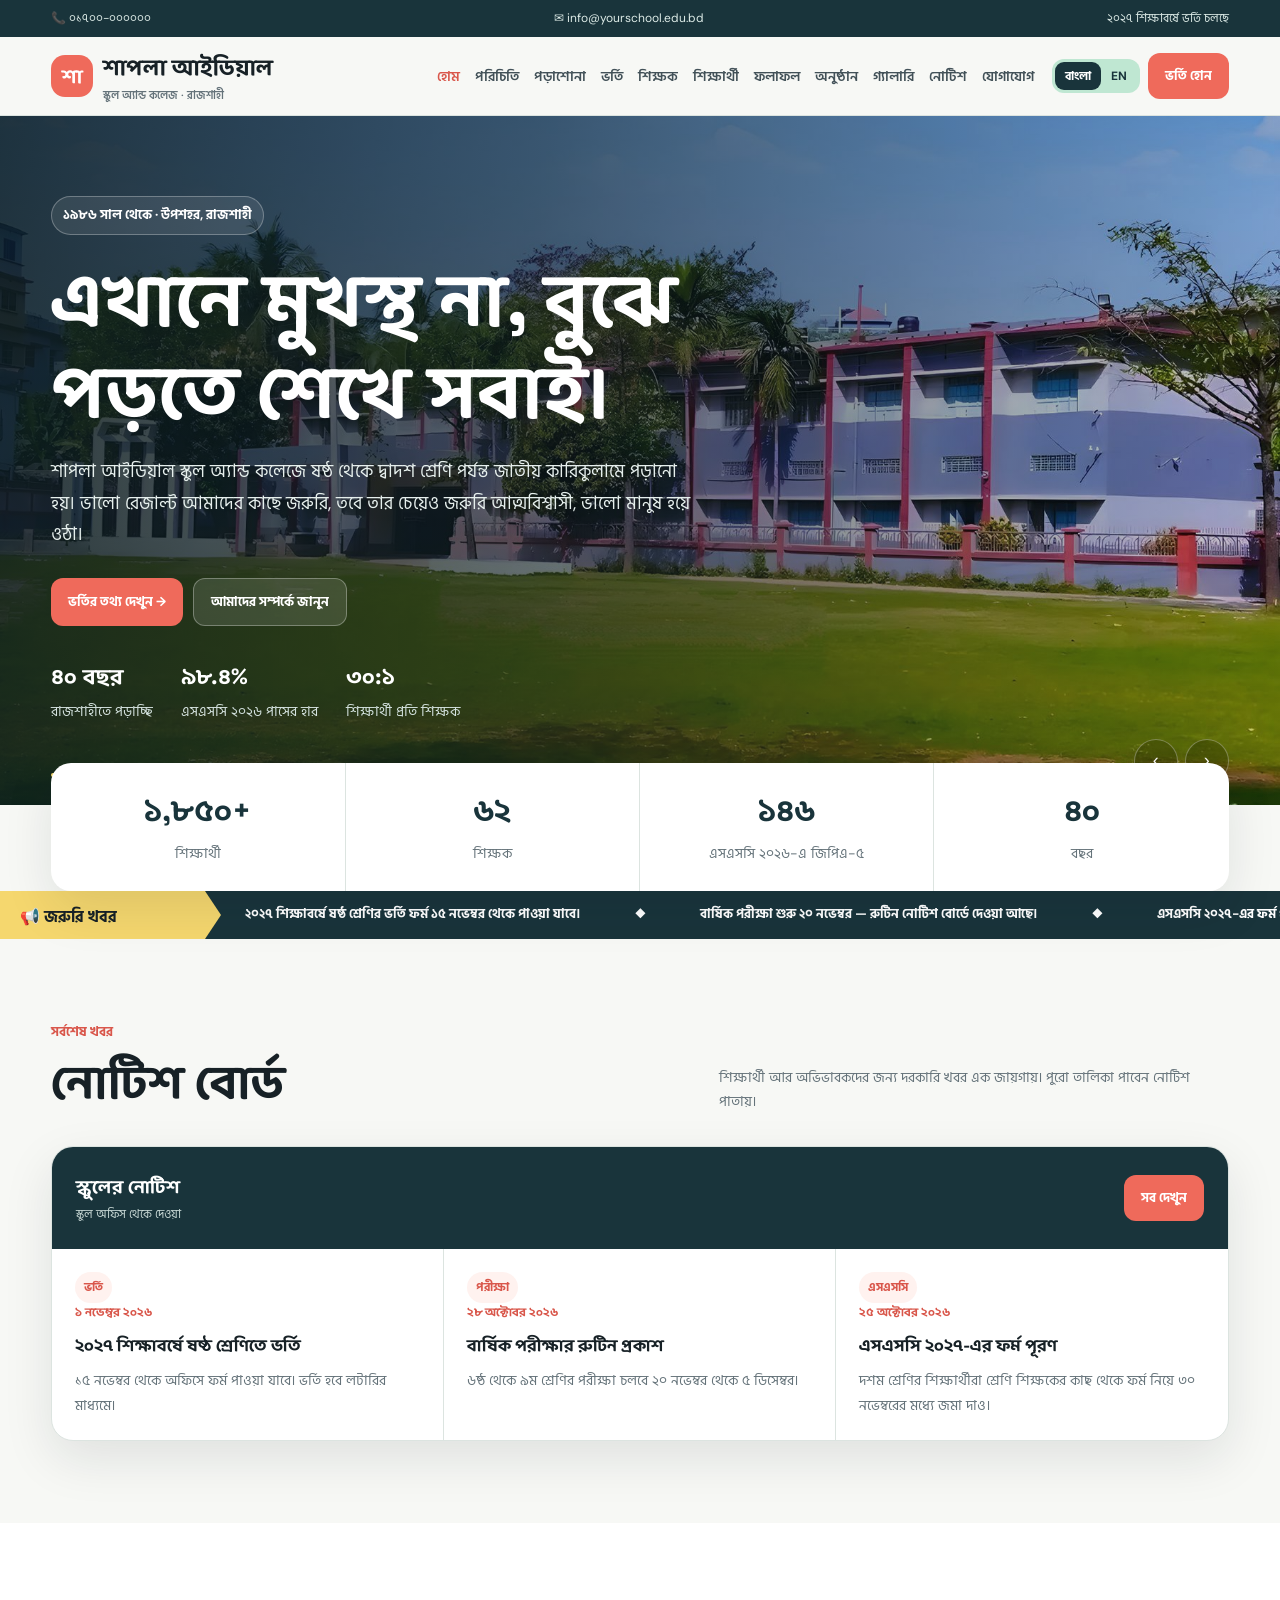
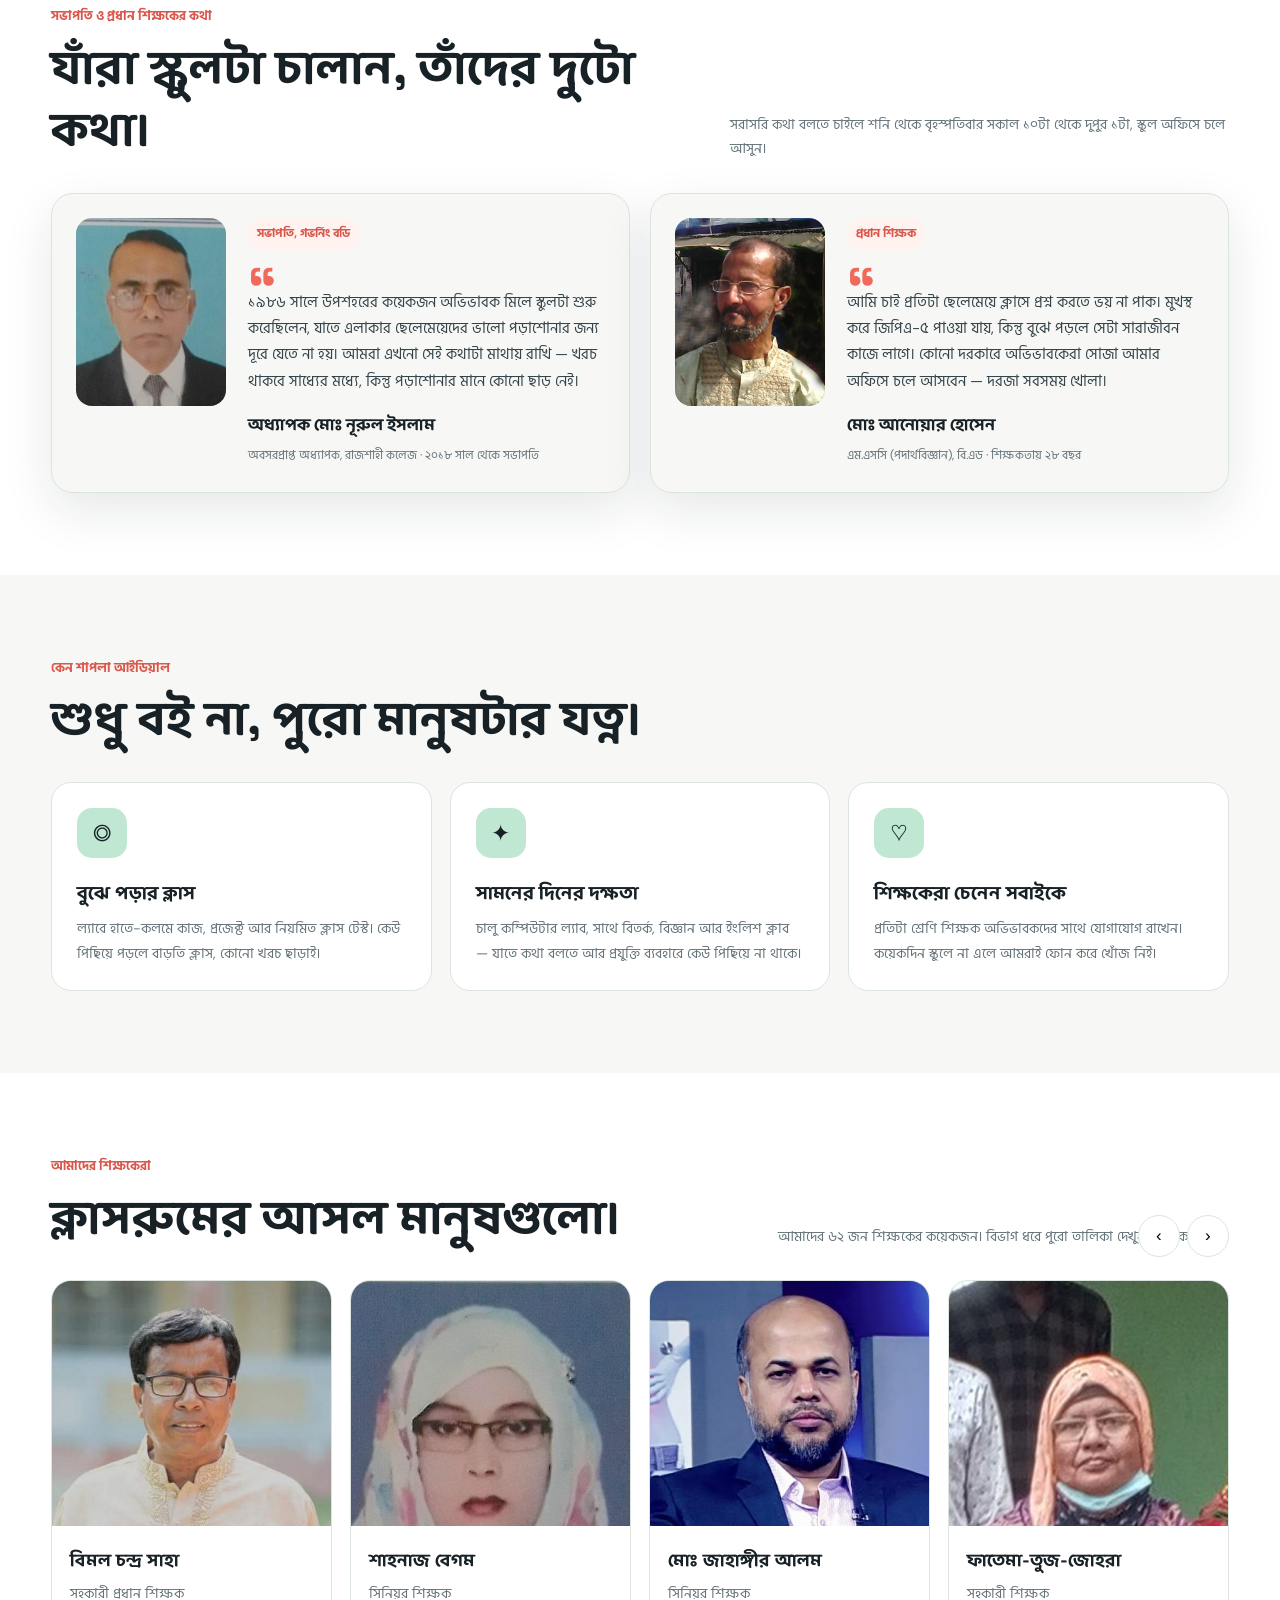
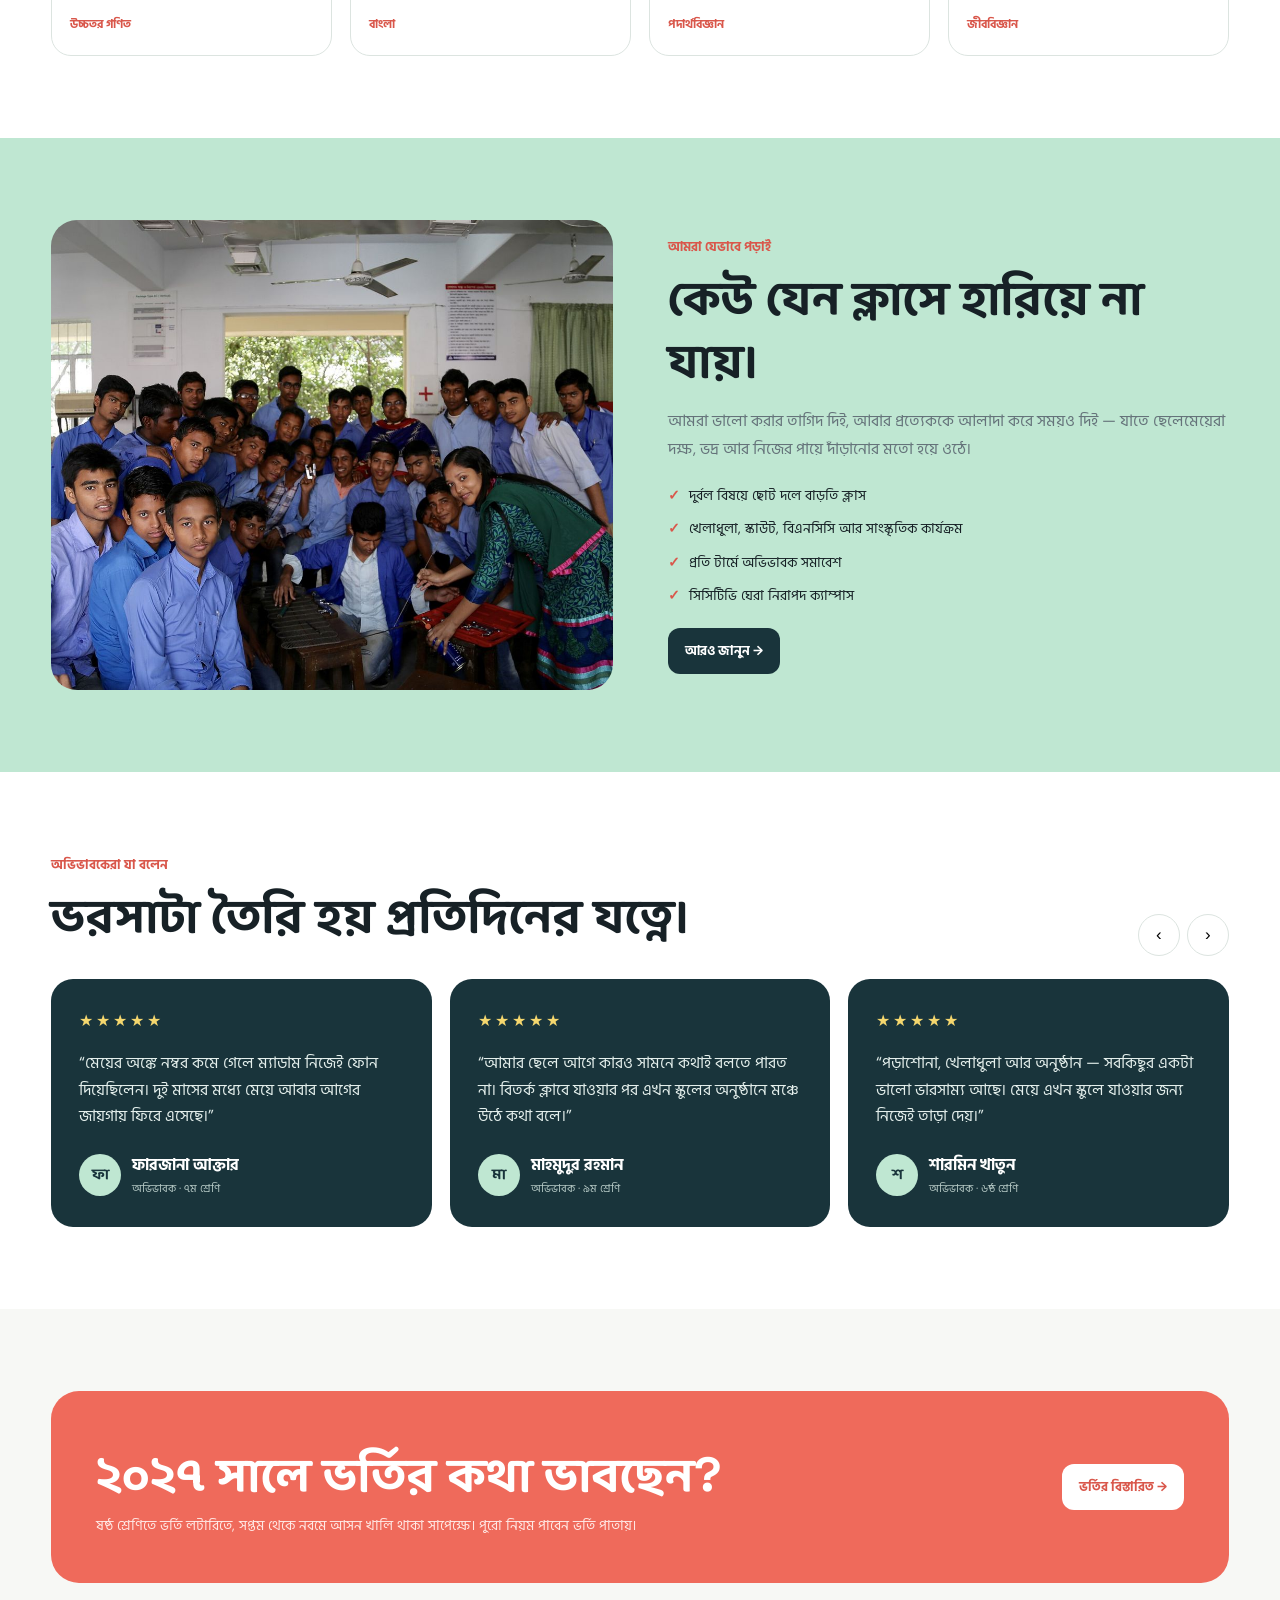
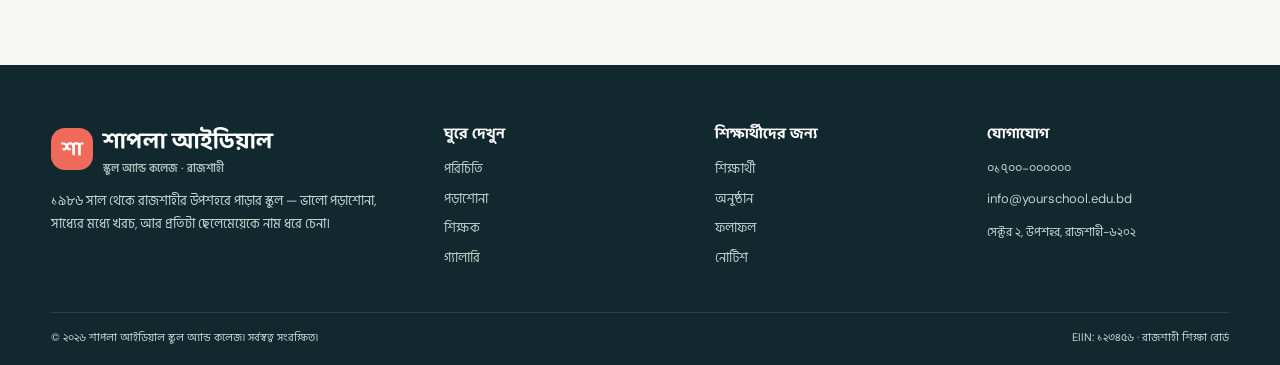
==== commit 1d51236e: "Localize demo for a Rajshahi school: Bengali default with English switcher - Rebrand as Shapla Ideal" ====
--- a/index.html
+++ b/index.html
@@ -1,103 +1,90 @@
 <!doctype html>
-<html lang="en">
+<html lang="bn">
 
 <head>
   <meta charset="utf-8">
   <meta name="viewport" content="width=device-width,initial-scale=1">
-  <title>Home | EduVision</title>
+  <script>try{if(localStorage.getItem("site-lang")==="en"){document.documentElement.lang="en";document.documentElement.classList.add("lang-pending");}}catch(e){}</script>
+  <title data-en="Home | Shapla Ideal School &amp; College">হোম | শাপলা আইডিয়াল স্কুল অ্যান্ড কলেজ</title>
+  <link rel="preconnect" href="https://fonts.googleapis.com">
+  <link rel="preconnect" href="https://fonts.gstatic.com" crossorigin>
   <link rel="stylesheet" href="style.css">
 </head>
 
 <body>
   <div class="topbar">
-    <div class="container"><span>📞 +880 1700 000000</span><span>✉ info@eduvision.edu.bd</span><span><span
-          data-en>Admissions open for 2026–27</span><span data-bn>২০২৬–২৭ শিক্ষাবর্ষে ভর্তি চলছে</span></span></div>
+    <div class="container"><span>📞 <span data-en="+880 1700-000000">০১৭০০-০০০০০০</span></span><span>✉ info@yourschool.edu.bd</span><span data-en="Admissions open for the 2027 session">২০২৭ শিক্ষাবর্ষে ভর্তি চলছে</span></div>
   </div>
   <header class="header">
     <nav class="container nav">
-      <a class="logo" href="index.html"><span class="logo-mark">E</span><span>EduVision<small><span data-en>SCHOOL &
-              COLLEGE</span><span data-bn>স্কুল ও কলেজ</span></small></span></a>
-      <button class="menu-btn" aria-label="Menu">☰</button>
+      <a class="logo" href="index.html"><span class="logo-mark">শা</span><span><span data-en="Shapla Ideal">শাপলা আইডিয়াল</span><small data-en="SCHOOL &amp; COLLEGE · RAJSHAHI">স্কুল অ্যান্ড কলেজ · রাজশাহী</small></span></a>
+      <button class="menu-btn" aria-label="মেনু" data-en-aria-label="Menu">☰</button>
       <ul class="nav-links">
-        <li><a href="index.html"><span data-en>Home</span><span data-bn>হোম</span></a></li>
-        <li><a href="about.html"><span data-en>About</span><span data-bn>আমাদের সম্পর্কে</span></a></li>
-        <li><a href="academics.html"><span data-en>Academics</span><span data-bn>শিক্ষা কার্যক্রম</span></a></li>
-        <li><a href="admissions.html"><span data-en>Admissions</span><span data-bn>ভর্তি</span></a></li>
-        <li><a href="teachers.html"><span data-en>Teachers</span><span data-bn>শিক্ষকবৃন্দ</span></a></li>
-        <li><a href="students.html"><span data-en>Students</span><span data-bn>শিক্ষার্থীবৃন্দ</span></a></li>
-        <li><a href="results.html"><span data-en>Results</span><span data-bn>ফলাফল</span></a></li>
-        <li><a href="events.html"><span data-en>Events</span><span data-bn>ইভেন্ট</span></a></li>
-        <li><a href="gallery.html"><span data-en>Gallery</span><span data-bn>গ্যালারি</span></a></li>
-        <li><a href="notice.html"><span data-en>Notices</span><span data-bn>নোটিশ</span></a></li>
-        <li><a href="contact.html"><span data-en>Contact</span><span data-bn>যোগাযোগ</span></a></li>
+        <li><a href="index.html" class="active" data-en="Home">হোম</a></li>
+        <li><a href="about.html" data-en="About">পরিচিতি</a></li>
+        <li><a href="academics.html" data-en="Academics">পড়াশোনা</a></li>
+        <li><a href="admissions.html" data-en="Admissions">ভর্তি</a></li>
+        <li><a href="teachers.html" data-en="Teachers">শিক্ষক</a></li>
+        <li><a href="students.html" data-en="Students">শিক্ষার্থী</a></li>
+        <li><a href="results.html" data-en="Results">ফলাফল</a></li>
+        <li><a href="events.html" data-en="Events">অনুষ্ঠান</a></li>
+        <li><a href="gallery.html" data-en="Gallery">গ্যালারি</a></li>
+        <li><a href="notice.html" data-en="Notices">নোটিশ</a></li>
+        <li><a href="contact.html" data-en="Contact">যোগাযোগ</a></li>
       </ul>
-      <div class="nav-actions"><button class="lang-btn">বাংলা</button><a class="btn apply" href="admissions.html"><span
-            data-en>Apply Now</span><span data-bn>আবেদন করুন</span></a></div>
+      <div class="nav-actions">
+        <div class="lang-switch" role="group" aria-label="ভাষা বেছে নিন / Choose language">
+          <button type="button" data-lang="bn" aria-pressed="true" lang="bn">বাংলা</button>
+          <button type="button" data-lang="en" aria-pressed="false" lang="en">EN</button>
+        </div>
+        <a class="btn apply" href="admissions.html" data-en="Apply Now">ভর্তি হোন</a>
+      </div>
     </nav>
   </header>
 
   <main>
     <section class="hero">
-      <div class="hero-slide active"
-        style="background-image:url('https://images.unsplash.com/photo-1529390079861-591de354faf5?auto=format&fit=crop&w=1800&q=88')">
-      </div>
-      <div class="hero-slide"
-        style="background-image:url('https://images.unsplash.com/photo-1509062522246-3755977927d7?auto=format&fit=crop&w=1800&q=88')">
-      </div>
-      <div class="hero-slide"
-        style="background-image:url('https://images.unsplash.com/photo-1588072432836-e10032774350?auto=format&fit=crop&w=1800&q=88')">
-      </div>
+      <div class="hero-slide active" style="background-image:url('images/hero-campus.jpg')"></div>
+      <div class="hero-slide" style="background-image:url('images/hero-sports.jpg')"></div>
+      <div class="hero-slide" style="background-image:url('images/hero-courtyard.jpg')"></div>
       <div class="container hero-content">
         <div class="hero-copy">
-          <span class="kicker"><span data-en>Learning • Character • Future</span><span data-bn>শিক্ষা • চরিত্র •
-              ভবিষ্যৎ</span></span>
-          <h1><span data-en>Where young minds learn to lead.</span><span data-bn>যেখানে তরুণ মন নেতৃত্ব দিতে
-              শেখে।</span></h1>
-          <p><span data-en>EduVision is a welcoming school community built around meaningful learning, confident
-              communication and real-world skills.</span><span data-bn>এডুভিশন অর্থবহ শিক্ষা, আত্মবিশ্বাসী যোগাযোগ ও
-              বাস্তব দক্ষতার মাধ্যমে একটি সুন্দর শিক্ষাঙ্গন গড়ে তোলে।</span></p>
-          <div class="hero-buttons"><a class="btn" href="admissions.html"><span data-en>Start Your Journey →</span><span
-                data-bn>আপনার যাত্রা শুরু করুন →</span></a><a class="btn ghost" href="about.html"><span data-en>Discover
-                EduVision</span><span data-bn>এডুভিশন সম্পর্কে জানুন</span></a></div>
+          <span class="kicker" data-en="Since 1986 · Uposhohor, Rajshahi">১৯৮৬ সাল থেকে · উপশহর, রাজশাহী</span>
+          <h1 data-en="Where children learn to think, not just to memorise.">এখানে মুখস্থ না, বুঝে পড়তে শেখে সবাই।</h1>
+          <p data-en="Shapla Ideal School &amp; College teaches classes 6 to 12 under the national curriculum. Good results matter to us — but so do confident, kind and capable young people.">শাপলা আইডিয়াল স্কুল অ্যান্ড কলেজে ষষ্ঠ থেকে দ্বাদশ শ্রেণি পর্যন্ত জাতীয় কারিকুলামে পড়ানো হয়। ভালো রেজাল্ট আমাদের কাছে জরুরি, তবে তার চেয়েও জরুরি আত্মবিশ্বাসী, ভালো মানুষ হয়ে ওঠা।</p>
+          <div class="hero-buttons"><a class="btn" href="admissions.html" data-en="Admission info →">ভর্তির তথ্য দেখুন →</a><a class="btn ghost" href="about.html" data-en="Get to know us">আমাদের সম্পর্কে জানুন</a></div>
           <div class="hero-meta">
-            <div><strong>25+</strong><span data-en>Years of learning</span><span data-bn>শিক্ষার বছর</span></div>
-            <div><strong>98%</strong><span data-en>Pass rate</span><span data-bn>পাসের হার</span></div>
-            <div><strong>18:1</strong><span data-en>Student / teacher</span><span data-bn>শিক্ষার্থী / শিক্ষক</span>
-            </div>
-          </div>
-        </div>
-      </div>
-      <div class="slider-dots"><button class="slider-dot active"></button><button class="slider-dot"></button><button
-          class="slider-dot"></button></div>
-      <div class="slider-arrows"><button class="hero-prev">‹</button><button class="hero-next">›</button></div>
+            <div><strong data-en="40 yrs">৪০ বছর</strong><span data-en="Teaching in Rajshahi">রাজশাহীতে পড়াচ্ছি</span></div>
+            <div><strong data-en="98.4%">৯৮.৪%</strong><span data-en="SSC 2026 pass rate">এসএসসি ২০২৬ পাসের হার</span></div>
+            <div><strong data-en="30:1">৩০:১</strong><span data-en="Students per teacher">শিক্ষার্থী প্রতি শিক্ষক</span></div>
+          </div>
+        </div>
+      </div>
+      <div class="slider-dots"><button class="slider-dot active" aria-label="স্লাইড ১" data-en-aria-label="Slide 1"></button><button class="slider-dot" aria-label="স্লাইড ২" data-en-aria-label="Slide 2"></button><button class="slider-dot" aria-label="স্লাইড ৩" data-en-aria-label="Slide 3"></button></div>
+      <div class="slider-arrows"><button class="hero-prev" aria-label="আগের ছবি" data-en-aria-label="Previous slide">‹</button><button class="hero-next" aria-label="পরের ছবি" data-en-aria-label="Next slide">›</button></div>
     </section>
 
     <section class="stats">
       <div class="container stats-grid">
-        <div class="stat"><strong class="count" data-target="1500" data-suffix="+">0</strong><span
-            data-en>Students</span><span data-bn>শিক্ষার্থী</span></div>
-        <div class="stat"><strong class="count" data-target="75" data-suffix="+">0</strong><span
-            data-en>Teachers</span><span data-bn>শিক্ষক</span></div>
-        <div class="stat"><strong class="count" data-target="98" data-suffix="%">0</strong><span data-en>Pass
-            Rate</span><span data-bn>পাসের হার</span></div>
-        <div class="stat"><strong class="count" data-target="25" data-suffix="+">0</strong><span
-            data-en>Years</span><span data-bn>বছর</span></div>
+        <div class="stat"><strong class="count" data-target="1850" data-suffix="+">০</strong><span data-en="Students">শিক্ষার্থী</span></div>
+        <div class="stat"><strong class="count" data-target="62">০</strong><span data-en="Teachers">শিক্ষক</span></div>
+        <div class="stat"><strong class="count" data-target="146">০</strong><span data-en="GPA-5 in SSC 2026">এসএসসি ২০২৬-এ জিপিএ-৫</span></div>
+        <div class="stat"><strong class="count" data-target="40">০</strong><span data-en="Years">বছর</span></div>
       </div>
     </section>
 
     <div class="urgent">
-      <div class="urgent-label"><span data-en>📢 Urgent Announcement</span><span data-bn>📢 জরুরি ঘোষণা</span></div>
+      <div class="urgent-label" data-en="📢 Latest">📢 জরুরি খবর</div>
       <div class="urgent-window">
         <div class="urgent-track">
-          <span><span data-en>Admission applications for 2026–27 are now open.</span><span data-bn>২০২৬–২৭ শিক্ষাবর্ষের
-              ভর্তি আবেদন শুরু হয়েছে।</span></span>
+          <span data-en="Class 6 admission forms for 2027 are available from 15 November.">২০২৭ শিক্ষাবর্ষে ষষ্ঠ শ্রেণির ভর্তি ফর্ম ১৫ নভেম্বর থেকে পাওয়া যাবে।</span>
           <span>◆</span>
-          <span><span data-en>Annual Science Fair registration is open.</span><span data-bn>বার্ষিক বিজ্ঞান মেলার
-              নিবন্ধন চলছে।</span></span>
+          <span data-en="Annual exams start 20 November — routine is on the notice board.">বার্ষিক পরীক্ষা শুরু ২০ নভেম্বর — রুটিন নোটিশ বোর্ডে দেওয়া আছে।</span>
           <span>◆</span>
-          <span><span data-en>Half-yearly examination routine has been published.</span><span data-bn>অর্ধবার্ষিক
-              পরীক্ষার রুটিন প্রকাশিত হয়েছে।</span></span>
+          <span data-en="SSC 2027 form fill-up: submit by 30 November.">এসএসসি ২০২৭-এর ফর্ম পূরণ ৩০ নভেম্বরের মধ্যে করতে হবে।</span>
           <span>◆</span>
+          <span data-en="Victory Day programme on 16 December — all students must attend.">১৬ ডিসেম্বর বিজয় দিবসের অনুষ্ঠানে সবার উপস্থিতি বাধ্যতামূলক।</span>
+          <span>◆</span>
         </div>
       </div>
     </div>
@@ -106,301 +93,255 @@
       <div class="container">
         <div class="section-head">
           <div>
-            <div class="eyebrow"><span data-en>Latest Updates</span><span data-bn>সর্বশেষ আপডেট</span></div>
-            <h2><span data-en>Notice Board</span><span data-bn>নোটিশ বোর্ড</span></h2>
-          </div>
-          <p><span data-en>Important information for students, parents and guardians—kept simple and easy to
-              find.</span><span data-bn>শিক্ষার্থী ও অভিভাবকদের জন্য গুরুত্বপূর্ণ তথ্য—সহজে খুঁজে পাওয়ার মতো করে
-              সাজানো।</span></p>
+            <div class="eyebrow" data-en="Latest Updates">সর্বশেষ খবর</div>
+            <h2 data-en="Notice Board">নোটিশ বোর্ড</h2>
+          </div>
+          <p data-en="Important updates for students and guardians, all in one place. You’ll find the full list on the notice page.">শিক্ষার্থী আর অভিভাবকদের জন্য দরকারি খবর এক জায়গায়। পুরো তালিকা পাবেন নোটিশ পাতায়।</p>
         </div>
         <div class="notice-board">
           <div class="notice-top">
             <div>
-              <h3><span data-en>School Notices</span><span data-bn>স্কুলের নোটিশ</span></h3>
-              <p><span data-en>Updated by the administration</span><span data-bn>প্রশাসনের মাধ্যমে আপডেট করা</span></p>
-            </div><a class="btn" href="notice.html"><span data-en>View All</span><span data-bn>সব দেখুন</span></a>
+              <h3 data-en="School Notices">স্কুলের নোটিশ</h3>
+              <p data-en="Posted by the school office">স্কুল অফিস থেকে দেওয়া</p>
+            </div><a class="btn" href="notice.html" data-en="View all">সব দেখুন</a>
           </div>
           <div class="notice-list">
-            <article class="notice-item"><span class="tag"><span data-en>Admission</span><span
-                  data-bn>ভর্তি</span></span>
-              <div class="notice-date">30 Aug 2026</div>
-              <h3><span data-en>2026–27 admission applications are open</span><span data-bn>২০২৬–২৭ শিক্ষাবর্ষের ভর্তি
-                  আবেদন শুরু হয়েছে</span></h3>
-              <p><span data-en>Complete the online application within the published deadline.</span><span
-                  data-bn>প্রকাশিত সময়সীমার মধ্যে অনলাইন আবেদন সম্পন্ন করুন।</span></p>
-            </article>
-            <article class="notice-item"><span class="tag"><span data-en>Academic</span><span
-                  data-bn>একাডেমিক</span></span>
-              <div class="notice-date">27 Aug 2026</div>
-              <h3><span data-en>Half-yearly examination routine published</span><span data-bn>অর্ধবার্ষিক পরীক্ষার রুটিন
-                  প্রকাশিত</span></h3>
-              <p><span data-en>Students can collect the updated routine from their class section.</span><span
-                  data-bn>শিক্ষার্থীরা নিজ নিজ শ্রেণি থেকে আপডেটেড রুটিন সংগ্রহ করতে পারবে।</span></p>
-            </article>
-            <article class="notice-item"><span class="tag"><span data-en>Event</span><span data-bn>ইভেন্ট</span></span>
-              <div class="notice-date">24 Aug 2026</div>
-              <h3><span data-en>Annual cultural program registration</span><span data-bn>বার্ষিক সাংস্কৃতিক অনুষ্ঠানের
-                  নিবন্ধন</span></h3>
-              <p><span data-en>Register through your class teacher before the closing date.</span><span
-                  data-bn>নির্ধারিত সময়ের আগে শ্রেণি শিক্ষকের মাধ্যমে নিবন্ধন করুন।</span></p>
-            </article>
-          </div>
-        </div>
-      </div>
-    </section>
+            <article class="notice-item"><span class="tag" data-en="Admission">ভর্তি</span>
+              <div class="notice-date" data-en="1 Nov 2026">১ নভেম্বর ২০২৬</div>
+              <h3 data-en="Class 6 admission for 2027 session">২০২৭ শিক্ষাবর্ষে ষষ্ঠ শ্রেণিতে ভর্তি</h3>
+              <p data-en="Forms available at the office from 15 November. Admission is by lottery.">১৫ নভেম্বর থেকে অফিসে ফর্ম পাওয়া যাবে। ভর্তি হবে লটারির মাধ্যমে।</p>
+            </article>
+            <article class="notice-item"><span class="tag" data-en="Exam">পরীক্ষা</span>
+              <div class="notice-date" data-en="28 Oct 2026">২৮ অক্টোবর ২০২৬</div>
+              <h3 data-en="Annual exam routine published">বার্ষিক পরীক্ষার রুটিন প্রকাশ</h3>
+              <p data-en="Exams for classes 6–9 run from 20 November to 5 December.">৬ষ্ঠ থেকে ৯ম শ্রেণির পরীক্ষা চলবে ২০ নভেম্বর থেকে ৫ ডিসেম্বর।</p>
+            </article>
+            <article class="notice-item"><span class="tag" data-en="SSC">এসএসসি</span>
+              <div class="notice-date" data-en="25 Oct 2026">২৫ অক্টোবর ২০২৬</div>
+              <h3 data-en="SSC 2027 form fill-up">এসএসসি ২০২৭-এর ফর্ম পূরণ</h3>
+              <p data-en="Class 10 students: collect your form from your class teacher and submit by 30 November.">দশম শ্রেণির শিক্ষার্থীরা শ্রেণি শিক্ষকের কাছ থেকে ফর্ম নিয়ে ৩০ নভেম্বরের মধ্যে জমা দাও।</p>
+            </article>
+          </div>
+        </div>
+      </div>
+    </section>
+
     <section class="section light">
       <div class="container">
         <div class="section-head">
           <div>
-            <div class="eyebrow">Why EduVision</div>
-            <h2><span data-en>A school built for the whole child.</span><span data-bn>শিক্ষার্থীর পূর্ণ বিকাশের জন্য
-                একটি স্কুল।</span></h2>
+            <div class="eyebrow" data-en="From the Chairman &amp; Headmaster">সভাপতি ও প্রধান শিক্ষকের কথা</div>
+            <h2 data-en="A few words from the people in charge.">যাঁরা স্কুলটা চালান, তাঁদের দুটো কথা।</h2>
+          </div>
+          <p data-en="Want to meet them in person? Saturday to Thursday, 10 am to 1 pm, at the school office.">সরাসরি কথা বলতে চাইলে শনি থেকে বৃহস্পতিবার সকাল ১০টা থেকে দুপুর ১টা, স্কুল অফিসে চলে আসুন।</p>
+        </div>
+        <div class="message-grid">
+          <article class="message-card">
+            <img src="images/people/nurul-islam.jpg" alt="অধ্যাপক মোঃ নূরুল ইসলাম" data-en-alt="Prof. Md. Nurul Islam" width="480" height="600" loading="lazy">
+            <div>
+              <span class="tag" data-en="Chairman, Governing Body">সভাপতি, গভর্নিং বডি</span>
+              <blockquote data-en="In 1986 a few parents in Uposhohor started this school so local children wouldn’t have to travel far for a good education. We still hold on to that — fees families can manage, and no compromise on the quality of teaching.">১৯৮৬ সালে উপশহরের কয়েকজন অভিভাবক মিলে স্কুলটা শুরু করেছিলেন, যাতে এলাকার ছেলেমেয়েদের ভালো পড়াশোনার জন্য দূরে যেতে না হয়। আমরা এখনো সেই কথাটা মাথায় রাখি — খরচ থাকবে সাধ্যের মধ্যে, কিন্তু পড়াশোনার মানে কোনো ছাড় নেই।</blockquote>
+              <div class="who"><b data-en="Prof. Md. Nurul Islam">অধ্যাপক মোঃ নূরুল ইসলাম</b><small data-en="Retired professor, Rajshahi College · Chairman since 2018">অবসরপ্রাপ্ত অধ্যাপক, রাজশাহী কলেজ · ২০১৮ সাল থেকে সভাপতি</small></div>
+            </div>
+          </article>
+          <article class="message-card">
+            <img src="images/people/anwar-hossain.jpg" alt="মোঃ আনোয়ার হোসেন" data-en-alt="Md. Anwar Hossain" width="480" height="600" loading="lazy">
+            <div>
+              <span class="tag" data-en="Headmaster">প্রধান শিক্ষক</span>
+              <blockquote data-en="I want every student to feel free to ask questions in class. You can memorise your way to GPA-5, but real understanding stays with you for life. Parents are welcome to walk straight into my office whenever they need — the door is always open.">আমি চাই প্রতিটা ছেলেমেয়ে ক্লাসে প্রশ্ন করতে ভয় না পাক। মুখস্থ করে জিপিএ-৫ পাওয়া যায়, কিন্তু বুঝে পড়লে সেটা সারাজীবন কাজে লাগে। কোনো দরকারে অভিভাবকেরা সোজা আমার অফিসে চলে আসবেন — দরজা সবসময় খোলা।</blockquote>
+              <div class="who"><b data-en="Md. Anwar Hossain">মোঃ আনোয়ার হোসেন</b><small data-en="M.Sc (Physics), B.Ed · 28 years of teaching">এম.এসসি (পদার্থবিজ্ঞান), বি.এড · শিক্ষকতায় ২৮ বছর</small></div>
+            </div>
+          </article>
+        </div>
+      </div>
+    </section>
+
+    <section class="section">
+      <div class="container">
+        <div class="section-head">
+          <div>
+            <div class="eyebrow" data-en="Why Shapla Ideal">কেন শাপলা আইডিয়াল</div>
+            <h2 data-en="Not just books — the whole child.">শুধু বই না, পুরো মানুষটার যত্ন।</h2>
           </div>
         </div>
         <div class="feature-grid">
           <div class="feature">
             <div class="feature-icon">◎</div>
-            <h3><span data-en>Purposeful Academics</span><span data-bn>উদ্দেশ্যপূর্ণ একাডেমিক শিক্ষা</span></h3>
-            <p><span data-en>Clear learning goals, practical lessons and supportive assessment.</span><span
-                data-bn>সুস্পষ্ট লক্ষ্য, বাস্তবভিত্তিক পাঠ ও সহায়ক মূল্যায়ন।</span></p>
+            <h3 data-en="Teaching that makes sense">বুঝে পড়ার ক্লাস</h3>
+            <p data-en="Lab classes, project work and regular class tests. Students who fall behind get extra classes free of charge.">ল্যাবে হাতে-কলমে কাজ, প্রজেক্ট আর নিয়মিত ক্লাস টেস্ট। কেউ পিছিয়ে পড়লে বাড়তি ক্লাস, কোনো খরচ ছাড়াই।</p>
           </div>
           <div class="feature">
             <div class="feature-icon">✦</div>
-            <h3><span data-en>Future Skills</span><span data-bn>ভবিষ্যৎ দক্ষতা</span></h3>
-            <p><span data-en>Communication, creativity, technology and problem-solving are part of everyday
-                learning.</span><span data-bn>যোগাযোগ, সৃজনশীলতা, প্রযুক্তি ও সমস্যা সমাধান দৈনন্দিন শিক্ষার অংশ।</span>
-            </p>
+            <h3 data-en="Skills for tomorrow">সামনের দিনের দক্ষতা</h3>
+            <p data-en="A working computer lab, plus debate, science and English clubs — so students get comfortable speaking up and using technology.">চালু কম্পিউটার ল্যাব, সাথে বিতর্ক, বিজ্ঞান আর ইংলিশ ক্লাব — যাতে কথা বলতে আর প্রযুক্তি ব্যবহারে কেউ পিছিয়ে না থাকে।</p>
           </div>
           <div class="feature">
             <div class="feature-icon">♡</div>
-            <h3><span data-en>Caring Community</span><span data-bn>যত্নশীল পরিবেশ</span></h3>
-            <p><span data-en>Teachers and families work together to help every learner feel seen and
-                supported.</span><span data-bn>প্রতিটি শিক্ষার্থীকে গুরুত্ব দিতে শিক্ষক ও পরিবার একসঙ্গে কাজ করে।</span>
-            </p>
-          </div>
-        </div>
-      </div>
-    </section>
-    <section class="section">
-      <div class="container">
-        <div class="section-head">
-          <div>
-            <div class="eyebrow"><span data-en>Meet Our Teachers</span><span data-bn>আমাদের শিক্ষকবৃন্দ</span></div>
-            <h2><span data-en>People who make learning memorable.</span><span data-bn>যাঁরা শিক্ষাকে আনন্দময় করে
-                তোলেন।</span></h2>
-          </div>
-          <p><span data-en>Meet a selection from our teaching team. The carousel is designed to showcase up to 12
-              faculty profiles.</span><span data-bn>আমাদের শিক্ষক দলের কয়েকজনের সঙ্গে পরিচিত হোন। ক্যারোসেলে সর্বোচ্চ
-              ১২টি প্রোফাইল দেখানো যাবে।</span></p>
+            <h3 data-en="Teachers who know your child">শিক্ষকেরা চেনেন সবাইকে</h3>
+            <p data-en="Every class teacher keeps in touch with guardians. Miss a few days, and we’ll call to check in.">প্রতিটা শ্রেণি শিক্ষক অভিভাবকদের সাথে যোগাযোগ রাখেন। কয়েকদিন স্কুলে না এলে আমরাই ফোন করে খোঁজ নিই।</p>
+          </div>
+        </div>
+      </div>
+    </section>
+
+    <section class="section light">
+      <div class="container">
+        <div class="section-head">
+          <div>
+            <div class="eyebrow" data-en="Meet Our Teachers">আমাদের শিক্ষকেরা</div>
+            <h2 data-en="The people behind the classroom.">ক্লাসরুমের আসল মানুষগুলো।</h2>
+          </div>
+          <p data-en="A few of our 62 teachers. See the full list, department by department, on the teachers page.">আমাদের ৬২ জন শিক্ষকের কয়েকজন। বিভাগ ধরে পুরো তালিকা দেখুন শিক্ষক পাতায়।</p>
         </div>
         <div class="carousel-shell">
           <div class="teacher-track">
-            <article class="teacher-card"><img
-                src="https://images.unsplash.com/photo-1531123897727-8f129e1688ce?auto=format&fit=crop&w=700&q=82"
-                alt="Teacher">
-              <div class="teacher-body">
-                <h3>Dr. Nadia Rahman</h3>
-                <p><span data-en>Principal • Student wellbeing & leadership</span><span data-bn>প্রধান শিক্ষক •
-                    শিক্ষার্থী কল্যাণ ও নেতৃত্ব</span></p><span class="subject">Leadership</span>
-              </div>
-            </article>
-            <article class="teacher-card"><img
-                src="https://images.unsplash.com/photo-1544717305-2782549b5136?auto=format&fit=crop&w=700&q=82"
-                alt="Teacher">
-              <div class="teacher-body">
-                <h3>Arif Hasan</h3>
-                <p><span data-en>Head of Science • Inquiry-based learning</span><span data-bn>বিজ্ঞান বিভাগ •
-                    অনুসন্ধানভিত্তিক শিক্ষা</span></p><span class="subject">Science</span>
-              </div>
-            </article>
-            <article class="teacher-card"><img
-                src="https://images.unsplash.com/photo-1551836022-d5d88e9218df?auto=format&fit=crop&w=700&q=82"
-                alt="Teacher">
-              <div class="teacher-body">
-                <h3>Samira Chowdhury</h3>
-                <p><span data-en>English • Communication & literature</span><span data-bn>ইংরেজি • যোগাযোগ ও
-                    সাহিত্য</span></p><span class="subject">English</span>
-              </div>
-            </article>
-            <article class="teacher-card"><img
-                src="https://images.unsplash.com/photo-1573496359142-b8d87734a5a2?auto=format&fit=crop&w=700&q=82"
-                alt="Teacher">
-              <div class="teacher-body">
-                <h3>Tanvir Ahmed</h3>
-                <p><span data-en>Mathematics • Problem solving</span><span data-bn>গণিত • সমস্যা সমাধান</span></p><span
-                  class="subject">Mathematics</span>
-              </div>
-            </article>
-            <article class="teacher-card"><img
-                src="https://images.unsplash.com/photo-1580894732444-8ecded7900cd?auto=format&fit=crop&w=700&q=82"
-                alt="Teacher">
-              <div class="teacher-body">
-                <h3>Maliha Sultana</h3>
-                <p><span data-en>ICT • Digital literacy</span><span data-bn>আইসিটি • ডিজিটাল দক্ষতা</span></p><span
-                  class="subject">ICT</span>
-              </div>
-            </article>
-            <article class="teacher-card"><img
-                src="https://images.unsplash.com/photo-1544005313-94ddf0286df2?auto=format&fit=crop&w=700&q=82"
-                alt="Teacher">
-              <div class="teacher-body">
-                <h3>Imran Kabir</h3>
-                <p><span data-en>Physics • Practical experiments</span><span data-bn>পদার্থবিজ্ঞান • ব্যবহারিক
-                    পরীক্ষা</span></p><span class="subject">Physics</span>
-              </div>
-            </article>
-            <article class="teacher-card"><img
-                src="https://images.unsplash.com/photo-1551836022-4aab26a2d5f2?auto=format&fit=crop&w=700&q=82"
-                alt="Teacher">
-              <div class="teacher-body">
-                <h3>Farhana Akter</h3>
-                <p><span data-en>Bangla • Language & culture</span><span data-bn>বাংলা • ভাষা ও সংস্কৃতি</span></p><span
-                  class="subject">Bangla</span>
-              </div>
-            </article>
-            <article class="teacher-card"><img
-                src="https://images.unsplash.com/photo-1548449112-96e8f6a3f7f3?auto=format&fit=crop&w=700&q=82"
-                alt="Teacher">
-              <div class="teacher-body">
-                <h3>Rafiq Islam</h3>
-                <p><span data-en>Biology • Life sciences</span><span data-bn>জীববিজ্ঞান • জীবনবিজ্ঞান</span></p><span
-                  class="subject">Biology</span>
-              </div>
-            </article>
-            <article class="teacher-card"><img
-                src="https://images.unsplash.com/photo-1524504388940-b1c1722653e1?auto=format&fit=crop&w=700&q=82"
-                alt="Teacher">
-              <div class="teacher-body">
-                <h3>Jannat Noor</h3>
-                <p><span data-en>Arts • Creative expression</span><span data-bn>চারুকলা • সৃজনশীল প্রকাশ</span></p><span
-                  class="subject">Arts</span>
-              </div>
-            </article>
-            <article class="teacher-card"><img
-                src="https://images.unsplash.com/photo-1577896851231-70ef188817d1?auto=format&fit=crop&w=700&q=82"
-                alt="Teacher">
-              <div class="teacher-body">
-                <h3>Sajid Karim</h3>
-                <p><span data-en>Physical Education • Fitness</span><span data-bn>শারীরিক শিক্ষা • ফিটনেস</span></p>
-                <span class="subject">PE</span>
-              </div>
-            </article>
-            <article class="teacher-card"><img
-                src="https://images.unsplash.com/photo-1557862921-37829c790f19?auto=format&fit=crop&w=700&q=82"
-                alt="Teacher">
-              <div class="teacher-body">
-                <h3>Nusrat Jahan</h3>
-                <p><span data-en>Social Studies • Citizenship</span><span data-bn>সমাজবিজ্ঞান • নাগরিকতা</span></p><span
-                  class="subject">Social Studies</span>
-              </div>
-            </article>
-            <article class="teacher-card"><img
-                src="https://images.unsplash.com/photo-1546961342-9e63946e049b?auto=format&fit=crop&w=700&q=82"
-                alt="Teacher">
-              <div class="teacher-body">
-                <h3>Faisal Mahmud</h3>
-                <p><span data-en>Chemistry • STEM projects</span><span data-bn>রসায়ন • STEM প্রকল্প</span></p><span
-                  class="subject">Chemistry</span>
-              </div>
-            </article>
-          </div>
-          <div class="carousel-nav"><button class="carousel-prev">‹</button><button class="carousel-next">›</button>
-          </div>
-        </div>
-      </div>
-    </section>
+          <article class="teacher-card"><img src="images/people/bimal-saha.jpg" alt="বিমল চন্দ্র সাহা" data-en-alt="Bimal Chandra Saha" width="480" height="600" loading="lazy">
+            <div class="teacher-body">
+              <h3 data-en="Bimal Chandra Saha">বিমল চন্দ্র সাহা</h3>
+              <p data-en="Assistant Headmaster">সহকারী প্রধান শিক্ষক</p><span class="subject" data-en="Higher Mathematics">উচ্চতর গণিত</span>
+            </div>
+          </article>
+          <article class="teacher-card"><img src="images/people/shahnaz-begum.jpg" alt="শাহনাজ বেগম" data-en-alt="Shahnaz Begum" width="480" height="600" loading="lazy">
+            <div class="teacher-body">
+              <h3 data-en="Shahnaz Begum">শাহনাজ বেগম</h3>
+              <p data-en="Senior Teacher">সিনিয়র শিক্ষক</p><span class="subject" data-en="Bangla">বাংলা</span>
+            </div>
+          </article>
+          <article class="teacher-card"><img src="images/people/jahangir-alam.jpg" alt="মোঃ জাহাঙ্গীর আলম" data-en-alt="Md. Jahangir Alam" width="480" height="600" loading="lazy">
+            <div class="teacher-body">
+              <h3 data-en="Md. Jahangir Alam">মোঃ জাহাঙ্গীর আলম</h3>
+              <p data-en="Senior Teacher">সিনিয়র শিক্ষক</p><span class="subject" data-en="Physics">পদার্থবিজ্ঞান</span>
+            </div>
+          </article>
+          <article class="teacher-card"><img src="images/people/fatema-zohra.jpg" alt="ফাতেমা-তুজ-জোহরা" data-en-alt="Fatema-Tuz-Zohra" width="480" height="600" loading="lazy">
+            <div class="teacher-body">
+              <h3 data-en="Fatema-Tuz-Zohra">ফাতেমা-তুজ-জোহরা</h3>
+              <p data-en="Assistant Teacher">সহকারী শিক্ষক</p><span class="subject" data-en="Biology">জীববিজ্ঞান</span>
+            </div>
+          </article>
+          <article class="teacher-card"><img src="images/people/mostafizur-rahman.jpg" alt="মোঃ মোস্তাফিজুর রহমান" data-en-alt="Md. Mostafizur Rahman" width="480" height="600" loading="lazy">
+            <div class="teacher-body">
+              <h3 data-en="Md. Mostafizur Rahman">মোঃ মোস্তাফিজুর রহমান</h3>
+              <p data-en="Senior Teacher">সিনিয়র শিক্ষক</p><span class="subject" data-en="Chemistry">রসায়ন</span>
+            </div>
+          </article>
+          <article class="teacher-card"><img src="images/people/shamima-nasrin.jpg" alt="শামীমা নাসরিন" data-en-alt="Shamima Nasrin" width="480" height="600" loading="lazy">
+            <div class="teacher-body">
+              <h3 data-en="Shamima Nasrin">শামীমা নাসরিন</h3>
+              <p data-en="Assistant Teacher">সহকারী শিক্ষক</p><span class="subject" data-en="English">ইংরেজি</span>
+            </div>
+          </article>
+          <article class="teacher-card"><img src="images/people/pradip-mondal.jpg" alt="প্রদীপ কুমার মণ্ডল" data-en-alt="Pradip Kumar Mondal" width="480" height="600" loading="lazy">
+            <div class="teacher-body">
+              <h3 data-en="Pradip Kumar Mondal">প্রদীপ কুমার মণ্ডল</h3>
+              <p data-en="Assistant Teacher">সহকারী শিক্ষক</p><span class="subject" data-en="Mathematics">গণিত</span>
+            </div>
+          </article>
+          <article class="teacher-card"><img src="images/people/rokeya-khatun.jpg" alt="রোকেয়া খাতুন" data-en-alt="Rokeya Khatun" width="480" height="600" loading="lazy">
+            <div class="teacher-body">
+              <h3 data-en="Rokeya Khatun">রোকেয়া খাতুন</h3>
+              <p data-en="Senior Teacher">সিনিয়র শিক্ষক</p><span class="subject" data-en="Bangladesh &amp; Global Studies">বাংলাদেশ ও বিশ্বপরিচয়</span>
+            </div>
+          </article>
+          <article class="teacher-card"><img src="images/people/saiful-islam.jpg" alt="মোঃ সাইফুল ইসলাম" data-en-alt="Md. Saiful Islam" width="480" height="600" loading="lazy">
+            <div class="teacher-body">
+              <h3 data-en="Md. Saiful Islam">মোঃ সাইফুল ইসলাম</h3>
+              <p data-en="Assistant Teacher">সহকারী শিক্ষক</p><span class="subject" data-en="Accounting">হিসাববিজ্ঞান</span>
+            </div>
+          </article>
+          <article class="teacher-card"><img src="images/people/ariful-haque.jpg" alt="আরিফুল হক" data-en-alt="Ariful Haque" width="480" height="600" loading="lazy">
+            <div class="teacher-body">
+              <h3 data-en="Ariful Haque">আরিফুল হক</h3>
+              <p data-en="Assistant Teacher">সহকারী শিক্ষক</p><span class="subject" data-en="ICT">আইসিটি</span>
+            </div>
+          </article>
+          <article class="teacher-card"><img src="images/people/abdur-rahim.jpg" alt="মাওলানা আব্দুর রহিম" data-en-alt="Maulana Abdur Rahim" width="480" height="600" loading="lazy">
+            <div class="teacher-body">
+              <h3 data-en="Maulana Abdur Rahim">মাওলানা আব্দুর রহিম</h3>
+              <p data-en="Senior Teacher">সিনিয়র শিক্ষক</p><span class="subject" data-en="Islam &amp; Moral Education">ইসলাম ও নৈতিক শিক্ষা</span>
+            </div>
+          </article>
+          <article class="teacher-card"><img src="images/people/rashedul-islam.jpg" alt="মোঃ রাশেদুল ইসলাম" data-en-alt="Md. Rashedul Islam" width="480" height="600" loading="lazy">
+            <div class="teacher-body">
+              <h3 data-en="Md. Rashedul Islam">মোঃ রাশেদুল ইসলাম</h3>
+              <p data-en="Physical Education Teacher">শরীরচর্চা শিক্ষক</p><span class="subject" data-en="Physical Education">শারীরিক শিক্ষা</span>
+            </div>
+          </article>
+          </div>
+          <div class="carousel-nav"><button class="carousel-prev" aria-label="আগে" data-en-aria-label="Previous">‹</button><button class="carousel-next" aria-label="পরে" data-en-aria-label="Next">›</button></div>
+        </div>
+      </div>
+    </section>
+
     <section class="section mint">
       <div class="container">
-        <div class="split"><img
-            src="https://images.unsplash.com/photo-1544717305-2782549b5136?auto=format&fit=crop&w=1200&q=85"
-            alt="Teacher helping student">
+        <div class="split"><img src="images/classroom.jpg" alt="ক্লাসে শিক্ষকের সাথে শিক্ষার্থীরা" data-en-alt="Students with their teacher in class" loading="lazy">
           <div class="split-copy">
-            <div class="eyebrow">Our Approach</div>
-            <h2><span data-en>Every student deserves to be known.</span><span data-bn>প্রতিটি শিক্ষার্থীকে গুরুত্ব দিয়ে
-                বোঝা উচিত।</span></h2>
-            <p><span data-en>We balance high expectations with personal attention so learners become capable, kind and
-                independent.</span><span data-bn>ব্যক্তিগত যত্ন ও উচ্চ প্রত্যাশার সমন্বয়ে শিক্ষার্থীদের দক্ষ, মানবিক ও
-                স্বনির্ভর হতে সাহায্য করি।</span></p>
+            <div class="eyebrow" data-en="How We Teach">আমরা যেভাবে পড়াই</div>
+            <h2 data-en="Every student should feel seen.">কেউ যেন ক্লাসে হারিয়ে না যায়।</h2>
+            <p data-en="We keep expectations high, but we also make time for each child — so they grow up capable, kind and able to stand on their own feet.">আমরা ভালো করার তাগিদ দিই, আবার প্রত্যেককে আলাদা করে সময়ও দিই — যাতে ছেলেমেয়েরা দক্ষ, ভদ্র আর নিজের পায়ে দাঁড়ানোর মতো হয়ে ওঠে।</p>
             <ul class="checks">
-              <li><span data-en>Small-group support</span><span data-bn>ছোট দলে সহায়তা</span></li>
-              <li><span data-en>Sports, clubs and creative activities</span><span data-bn>খেলাধুলা, ক্লাব ও সৃজনশীল
-                  কার্যক্রম</span></li>
-              <li><span data-en>Parent communication and counselling</span><span data-bn>অভিভাবক যোগাযোগ ও
-                  কাউন্সেলিং</span></li>
-              <li><span data-en>Safe and inclusive campus</span><span data-bn>নিরাপদ ও অন্তর্ভুক্তিমূলক ক্যাম্পাস</span>
-              </li>
-            </ul><a class="btn dark" href="about.html"><span data-en>Learn More →</span><span data-bn>আরও জানুন
-                →</span></a>
-          </div>
-        </div>
-      </div>
-    </section>
+              <li data-en="Small groups for extra help">দুর্বল বিষয়ে ছোট দলে বাড়তি ক্লাস</li>
+              <li data-en="Sports, scouts, BNCC and cultural activities">খেলাধুলা, স্কাউট, বিএনসিসি আর সাংস্কৃতিক কার্যক্রম</li>
+              <li data-en="Parent–teacher meetings every term">প্রতি টার্মে অভিভাবক সমাবেশ</li>
+              <li data-en="CCTV-covered, safe campus">সিসিটিভি ঘেরা নিরাপদ ক্যাম্পাস</li>
+            </ul><a class="btn dark" href="about.html" data-en="Learn more →">আরও জানুন →</a>
+          </div>
+        </div>
+      </div>
+    </section>
+
     <section class="section light">
       <div class="container">
         <div class="section-head">
           <div>
-            <div class="eyebrow"><span data-en>What Families Say</span><span data-bn>অভিভাবকদের মতামত</span></div>
-            <h2><span data-en>Trust built through everyday moments.</span><span data-bn>প্রতিদিনের যত্নে তৈরি হয়
-                বিশ্বাস।</span></h2>
+            <div class="eyebrow" data-en="What Guardians Say">অভিভাবকেরা যা বলেন</div>
+            <h2 data-en="Trust earned one day at a time.">ভরসাটা তৈরি হয় প্রতিদিনের যত্নে।</h2>
           </div>
         </div>
         <div class="carousel-shell">
           <div class="testimonial-track">
             <article class="testimonial">
               <div class="stars">★★★★★</div>
-              <blockquote><span data-en>“The teachers notice small changes in my child and communicate with us early.
-                  That care makes a real difference.”</span><span data-bn>“শিক্ষকেরা আমার সন্তানের ছোট পরিবর্তনও লক্ষ্য
-                  করেন এবং দ্রুত আমাদের জানান। এই যত্ন সত্যিই পার্থক্য তৈরি করে।”</span></blockquote>
-              <div class="person"><img class="avatar"
-                  src="https://images.unsplash.com/photo-1494790108377-be9c29b29330?auto=format&fit=crop&w=100&q=80">
-                <div><b>Farzana A.</b><small>Parent • Grade 7</small></div>
+              <blockquote data-en="“When my daughter’s marks dropped in maths, her teacher called me herself. Within two months she’d caught up.”">“মেয়ের অঙ্কে নম্বর কমে গেলে ম্যাডাম নিজেই ফোন দিয়েছিলেন। দুই মাসের মধ্যে মেয়ে আবার আগের জায়গায় ফিরে এসেছে।”</blockquote>
+              <div class="person"><span class="avatar initials" aria-hidden="true" data-en="F">ফা</span>
+                <div><b data-en="Farzana Akter">ফারজানা আক্তার</b><small data-en="Guardian · Class 7">অভিভাবক · ৭ম শ্রেণি</small></div>
               </div>
             </article>
             <article class="testimonial">
               <div class="stars">★★★★★</div>
-              <blockquote><span data-en>“My son became much more confident speaking in front of others. The school gives
-                  students room to try.”</span><span data-bn>“অন্যদের সামনে কথা বলার ক্ষেত্রে আমার ছেলে অনেক বেশি
-                  আত্মবিশ্বাসী হয়েছে। স্কুল শিক্ষার্থীদের চেষ্টা করার সুযোগ দেয়।”</span></blockquote>
-              <div class="person"><img class="avatar"
-                  src="https://images.unsplash.com/photo-1500648767791-00dcc994a43e?auto=format&fit=crop&w=100&q=80">
-                <div><b>Mahmud R.</b><small>Parent • Grade 9</small></div>
+              <blockquote data-en="“My son used to be too shy to speak. After joining the debate club he now speaks on stage at school events.”">“আমার ছেলে আগে কারও সামনে কথাই বলতে পারত না। বিতর্ক ক্লাবে যাওয়ার পর এখন স্কুলের অনুষ্ঠানে মঞ্চে উঠে কথা বলে।”</blockquote>
+              <div class="person"><span class="avatar initials" aria-hidden="true" data-en="M">মা</span>
+                <div><b data-en="Mahmudur Rahman">মাহমুদুর রহমান</b><small data-en="Guardian · Class 9">অভিভাবক · ৯ম শ্রেণি</small></div>
               </div>
             </article>
             <article class="testimonial">
               <div class="stars">★★★★★</div>
-              <blockquote><span data-en>“The balance between academics, clubs and sports is excellent. My daughter
-                  enjoys coming to school.”</span><span data-bn>“পড়াশোনা, ক্লাব ও খেলাধুলার ভারসাম্য চমৎকার। আমার মেয়ে
-                  স্কুলে আসতে ভালোবাসে।”</span></blockquote>
-              <div class="person"><img class="avatar"
-                  src="https://images.unsplash.com/photo-1534528741775-53994a69daeb?auto=format&fit=crop&w=100&q=80">
-                <div><b>Sharmeen K.</b><small>Parent • Grade 6</small></div>
+              <blockquote data-en="“There’s a good balance of study, sport and cultural events. My daughter actually looks forward to school.”">“পড়াশোনা, খেলাধুলা আর অনুষ্ঠান — সবকিছুর একটা ভালো ভারসাম্য আছে। মেয়ে এখন স্কুলে যাওয়ার জন্য নিজেই তাড়া দেয়।”</blockquote>
+              <div class="person"><span class="avatar initials" aria-hidden="true" data-en="S">শ</span>
+                <div><b data-en="Sharmin Khatun">শারমিন খাতুন</b><small data-en="Guardian · Class 6">অভিভাবক · ৬ষ্ঠ শ্রেণি</small></div>
               </div>
             </article>
             <article class="testimonial">
               <div class="stars">★★★★★</div>
-              <blockquote><span data-en>“Communication from the administration is clear, timely and helpful. We feel
-                  included in the school community.”</span><span data-bn>“প্রশাসনের যোগাযোগ পরিষ্কার, সময়মতো এবং
-                  সহায়ক। আমরা স্কুল পরিবারের অংশ বলে মনে করি।”</span></blockquote>
-              <div class="person"><img class="avatar"
-                  src="https://images.unsplash.com/photo-1507003211169-0a1dd7228f2d?auto=format&fit=crop&w=100&q=80">
-                <div><b>Hasan M.</b><small>Parent • Grade 8</small></div>
+              <blockquote data-en="“The office sends an SMS for every exam and every holiday. We never have to guess what’s going on.”">“প্রতিটা পরীক্ষা, প্রতিটা ছুটির খবর অফিস থেকে এসএমএসে চলে আসে। কোথায় কী হচ্ছে, আন্দাজ করতে হয় না।”</blockquote>
+              <div class="person"><span class="avatar initials" aria-hidden="true" data-en="H">হা</span>
+                <div><b data-en="Hasan Mahmud">হাসান মাহমুদ</b><small data-en="Guardian · Class 8">অভিভাবক · ৮ম শ্রেণি</small></div>
               </div>
             </article>
           </div>
-          <div class="carousel-nav"><button class="carousel-prev">‹</button><button class="carousel-next">›</button>
-          </div>
-        </div>
-      </div>
-    </section>
+          <div class="carousel-nav"><button class="carousel-prev" aria-label="আগে" data-en-aria-label="Previous">‹</button><button class="carousel-next" aria-label="পরে" data-en-aria-label="Next">›</button></div>
+        </div>
+      </div>
+    </section>
+
     <section class="section">
       <div class="container">
         <div class="cta">
           <div>
-            <h2><span data-en>Ready to take the next step?</span><span data-bn>পরবর্তী ধাপের জন্য প্রস্তুত?</span></h2>
-            <p><span data-en>Explore admissions and discover a learning environment designed for your child.</span><span
-                data-bn>ভর্তি সম্পর্কে জানুন এবং আপনার সন্তানের জন্য উপযোগী শিক্ষাঙ্গন আবিষ্কার করুন।</span></p>
-          </div><a class="btn" href="admissions.html"><span data-en>Explore Admissions →</span><span data-bn>ভর্তি
-              সম্পর্কে জানুন →</span></a>
+            <h2 data-en="Thinking about admission for 2027?">২০২৭ সালে ভর্তির কথা ভাবছেন?</h2>
+            <p data-en="Class 6 admission is by lottery; class 7, 8 and 9 depend on available seats. Find the full process on the admissions page.">ষষ্ঠ শ্রেণিতে ভর্তি লটারিতে, সপ্তম থেকে নবমে আসন খালি থাকা সাপেক্ষে। পুরো নিয়ম পাবেন ভর্তি পাতায়।</p>
+          </div><a class="btn" href="admissions.html" data-en="Admission details →">ভর্তির বিস্তারিত →</a>
         </div>
       </div>
     </section>
@@ -409,32 +350,24 @@
   <footer>
     <div class="container footer-grid">
       <div>
-        <div class="logo" style="color:#fff"><span class="logo-mark">E</span><span>EduVision<small
-              style="color:#a9bfba">SCHOOL & COLLEGE</small></span></div>
-        <p class="footer-desc"><span data-en>A modern learning community where curiosity, character and confidence grow
-            together.</span><span data-bn>একটি আধুনিক শিক্ষাঙ্গন, যেখানে কৌতূহল, চরিত্র ও আত্মবিশ্বাস একসঙ্গে বিকশিত
-            হয়।</span></p>
+        <div class="logo" style="color:#fff"><span class="logo-mark">শা</span><span><span data-en="Shapla Ideal">শাপলা আইডিয়াল</span><small style="color:#a9bfba" data-en="SCHOOL &amp; COLLEGE · RAJSHAHI">স্কুল অ্যান্ড কলেজ · রাজশাহী</small></span></div>
+        <p class="footer-desc" data-en="Since 1986, a neighbourhood school in Uposhohor, Rajshahi — good teaching, fair fees and every child known by name.">১৯৮৬ সাল থেকে রাজশাহীর উপশহরে পাড়ার স্কুল — ভালো পড়াশোনা, সাধ্যের মধ্যে খরচ, আর প্রতিটা ছেলেমেয়েকে নাম ধরে চেনা।</p>
       </div>
       <div>
-        <h3><span data-en>Explore</span><span data-bn>এক্সপ্লোর</span></h3><a href="about.html">About</a><a
-          href="academics.html">Academics</a><a href="teachers.html">Teachers</a><a href="gallery.html">Gallery</a>
+        <h3 data-en="Explore">ঘুরে দেখুন</h3><a href="about.html" data-en="About">পরিচিতি</a><a href="academics.html" data-en="Academics">পড়াশোনা</a><a href="teachers.html" data-en="Teachers">শিক্ষক</a><a href="gallery.html" data-en="Gallery">গ্যালারি</a>
       </div>
       <div>
-        <h3><span data-en>Student Life</span><span data-bn>শিক্ষার্থী জীবন</span></h3><a
-          href="students.html">Students</a><a href="events.html">Events</a><a href="results.html">Results</a><a
-          href="notice.html">Notices</a>
+        <h3 data-en="Student Life">শিক্ষার্থীদের জন্য</h3><a href="students.html" data-en="Students">শিক্ষার্থী</a><a href="events.html" data-en="Events">অনুষ্ঠান</a><a href="results.html" data-en="Results">ফলাফল</a><a href="notice.html" data-en="Notices">নোটিশ</a>
       </div>
       <div>
-        <h3><span data-en>Contact</span><span data-bn>যোগাযোগ</span></h3><a href="contact.html">+880 1700 000000</a><a
-          href="contact.html">info@eduvision.edu.bd</a><span style="font-size:12px">Gazipur, Bangladesh</span>
+        <h3 data-en="Contact">যোগাযোগ</h3><a href="contact.html" data-en="+880 1700-000000">০১৭০০-০০০০০০</a><a href="contact.html">info@yourschool.edu.bd</a><span style="font-size:12px" data-en="Sector 2, Uposhohor, Rajshahi-6202">সেক্টর ২, উপশহর, রাজশাহী-৬২০২</span>
       </div>
     </div>
-    <div class="container footer-bottom"><span>© 2026 EduVision School & College. All rights
-        reserved.</span><span>Designed for modern education.</span></div>
+    <div class="container footer-bottom"><span data-en="© 2026 Shapla Ideal School &amp; College. All rights reserved.">© ২০২৬ শাপলা আইডিয়াল স্কুল অ্যান্ড কলেজ। সর্বস্বত্ব সংরক্ষিত।</span><span data-en="EIIN: 123456 · Rajshahi Education Board">EIIN: ১২৩৪৫৬ · রাজশাহী শিক্ষা বোর্ড</span></div>
   </footer>
-  <button class="top-btn" aria-label="Back to top">↑</button>
-  <div class="toast"></div>
+  <button class="top-btn" aria-label="ওপরে যান" data-en-aria-label="Back to top">↑</button>
+  <div class="toast" role="status"></div>
   <script src="script.js"></script>
 </body>
 
-</html>+</html>
--- a/style.css
+++ b/style.css
@@ -1,4 +1,4 @@
-@import url('https://fonts.googleapis.com/css2?family=DM+Sans:wght@400;500;600;700&family=Space+Grotesk:wght@500;600;700&display=swap');
+@import url('https://fonts.googleapis.com/css2?family=DM+Sans:wght@400;500;600;700&family=Space+Grotesk:wght@500;600;700&family=Hind+Siliguri:wght@400;500;600;700&family=Baloo+Da+2:wght@500;600;700&display=swap');
 
 :root {
   --ink: #172126;
@@ -26,7 +26,7 @@
 }
 
 body {
-  font-family: "DM Sans", sans-serif;
+  font-family: "DM Sans", "Hind Siliguri", sans-serif;
   background: var(--paper);
   color: var(--ink);
   line-height: 1.6
@@ -37,7 +37,7 @@
 h3,
 h4,
 .logo {
-  font-family: "Space Grotesk", sans-serif
+  font-family: "Space Grotesk", "Baloo Da 2", sans-serif
 }
 
 a {
@@ -81,7 +81,7 @@
   min-height: 78px;
   display: flex;
   align-items: center;
-  gap: 24px
+  gap: 18px
 }
 
 .logo {
@@ -106,14 +106,15 @@
 
 .logo small {
   display: block;
-  font: 600 9px "DM Sans";
+  white-space: nowrap;
+  font: 600 9px "DM Sans", "Hind Siliguri", sans-serif;
   letter-spacing: 1.4px;
   color: var(--muted)
 }
 
 .nav-links {
   display: flex;
-  gap: 20px;
+  gap: 15px;
   list-style: none
 }
 
@@ -135,19 +136,45 @@
   gap: 8px
 }
 
-.lang-btn,
 .menu-btn,
 .btn {
   border: 0;
   cursor: pointer;
-  font: 700 13px "DM Sans";
+  font: 700 13px "DM Sans", "Hind Siliguri", sans-serif;
   border-radius: 12px
 }
 
-.lang-btn {
-  padding: 10px 13px;
+.lang-switch {
+  display: inline-flex;
   background: var(--mint);
-  color: var(--navy)
+  border-radius: 12px;
+  padding: 3px
+}
+
+.lang-switch button {
+  border: 0;
+  background: transparent;
+  color: var(--navy);
+  font: 700 12px "DM Sans", "Hind Siliguri", sans-serif;
+  padding: 8px 10px;
+  border-radius: 9px;
+  cursor: pointer;
+  line-height: 1
+}
+
+.lang-switch button[aria-pressed="true"] {
+  background: var(--navy);
+  color: #fff
+}
+
+.lang-switch button:focus-visible {
+  outline: 2px solid var(--coral);
+  outline-offset: 1px
+}
+
+/* Avoid a flash of Bengali for visitors who picked English (set in <head>, cleared by script.js) */
+html.lang-pending body {
+  visibility: hidden
 }
 
 .btn {
@@ -163,6 +190,10 @@
 .btn:hover {
   transform: translateY(-2px);
   box-shadow: 0 9px 20px rgba(239, 106, 91, .22)
+}
+
+.btn.apply {
+  white-space: nowrap
 }
 
 .btn.dark {
@@ -330,7 +361,7 @@
 
 .hero-meta strong {
   display: block;
-  font: 700 22px "Space Grotesk"
+  font: 700 22px "Space Grotesk", "Baloo Da 2", sans-serif
 }
 
 .hero-meta span {
@@ -446,7 +477,7 @@
 }
 
 .stat strong {
-  font: 700 31px "Space Grotesk";
+  font: 700 31px "Space Grotesk", "Baloo Da 2", sans-serif;
   display: block;
   color: var(--navy)
 }
@@ -495,7 +526,7 @@
 
 .notice-date {
   color: var(--coral-dark);
-  font: 700 12px "Space Grotesk";
+  font: 700 12px "Space Grotesk", "Baloo Da 2", sans-serif;
   text-transform: uppercase
 }
 
@@ -539,7 +570,10 @@
 }
 
 .feature-icon {
-  width: 50px;
+  width: fit-content;
+  min-width: 50px;
+  padding: 0 10px;
+  white-space: nowrap;
   height: 50px;
   border-radius: 15px;
   background: var(--mint);
@@ -582,7 +616,9 @@
 .teacher-card img {
   width: 100%;
   height: 245px;
-  object-fit: cover
+  object-fit: cover;
+  object-position: center 20%;
+  background: var(--mint)
 }
 
 .teacher-body {
@@ -656,6 +692,20 @@
   height: 42px;
   border-radius: 50%;
   object-fit: cover
+}
+
+.avatar.initials {
+  flex: 0 0 42px;
+  display: grid;
+  place-items: center;
+  background: var(--mint);
+  color: var(--navy);
+  font: 700 15px "Space Grotesk", "Baloo Da 2", sans-serif
+}
+
+.person b,
+.person small {
+  display: block
 }
 
 .person small {
@@ -994,26 +1044,6 @@
   cursor: pointer
 }
 
-[data-bn] {
-  display: none
-}
-
-html.bn [data-en] {
-  display: none
-}
-
-html.bn [data-bn] {
-  display: inline
-}
-
-html.bn [data-bn].block {
-  display: block
-}
-
-html.bn [data-en].block {
-  display: none
-}
-
 @media(max-width:1050px) {
   .nav-links {
     gap: 12px
@@ -1195,4 +1225,306 @@
   .page-hero {
     padding: 45px 0
   }
-}+}
+
+/* ---------- chairman & headmaster ---------- */
+.message-grid {
+  display: grid;
+  grid-template-columns: 1fr 1fr;
+  gap: 20px
+}
+
+.message-card {
+  background: #fff;
+  border: 1px solid var(--line);
+  border-radius: var(--radius);
+  padding: 24px;
+  display: grid;
+  grid-template-columns: 150px 1fr;
+  gap: 22px;
+  align-items: start;
+  box-shadow: var(--shadow)
+}
+
+.section.light .message-card {
+  background: var(--paper)
+}
+
+.message-card img {
+  width: 150px;
+  height: 188px;
+  object-fit: cover;
+  object-position: center top;
+  border-radius: 16px;
+  background: var(--mint)
+}
+
+.message-card blockquote {
+  font-size: 15px;
+  color: #34444a;
+  margin: 12px 0 16px
+}
+
+.message-card blockquote:before {
+  content: "“";
+  display: block;
+  height: 28px;
+  font: 700 56px/1 "Space Grotesk", sans-serif;
+  color: var(--coral)
+}
+
+.message-card .who b {
+  display: block;
+  font-family: "Space Grotesk", "Baloo Da 2", sans-serif;
+  font-size: 17px
+}
+
+.message-card .who small,
+.leader-qual {
+  color: var(--muted);
+  font-size: 12px
+}
+
+.message-card.leader h3 {
+  font-size: 22px;
+  margin-top: 10px
+}
+
+.message-card.leader blockquote {
+  margin-bottom: 0
+}
+
+/* ---------- teacher group photos ---------- */
+.staff-collage {
+  display: grid;
+  grid-template-columns: 1.7fr 1fr;
+  grid-template-rows: 205px 205px;
+  gap: 15px;
+  margin-bottom: 34px
+}
+
+.staff-collage figure {
+  position: relative;
+  border-radius: 20px;
+  overflow: hidden;
+  background: var(--mint)
+}
+
+.staff-collage figure:first-child {
+  grid-row: span 2
+}
+
+.staff-collage img {
+  width: 100%;
+  height: 100%;
+  object-fit: cover
+}
+
+.staff-collage figcaption {
+  position: absolute;
+  left: 12px;
+  bottom: 12px;
+  background: rgba(16, 40, 46, .84);
+  color: #fff;
+  font-size: 12px;
+  font-weight: 700;
+  padding: 6px 11px;
+  border-radius: 99px
+}
+
+/* ---------- teachers page grid ---------- */
+.teacher-grid {
+  display: grid;
+  grid-template-columns: repeat(4, 1fr);
+  gap: 18px
+}
+
+.teacher-grid .teacher-card {
+  min-width: 0
+}
+
+/* ---------- full notice list ---------- */
+.notice-list.all .notice-item {
+  border-bottom: 1px solid var(--line)
+}
+
+.notice-list.all .notice-item:nth-child(3n) {
+  border-right: 0
+}
+
+.notice-list.all .notice-item:nth-last-child(-n+3) {
+  border-bottom: 0
+}
+
+/* ---------- Bengali typography ---------- */
+html[lang="bn"] body {
+  line-height: 1.75
+}
+
+html[lang="bn"] .hero h1 {
+  line-height: 1.22
+}
+
+html[lang="bn"] .section h2,
+html[lang="bn"] .page-hero h1,
+html[lang="bn"] .cta h2 {
+  line-height: 1.3
+}
+
+html[lang="bn"] .eyebrow,
+html[lang="bn"] .kicker,
+html[lang="bn"] .logo small,
+html[lang="bn"] .notice-date {
+  letter-spacing: 0;
+  text-transform: none
+}
+
+html[lang="bn"] .eyebrow,
+html[lang="bn"] .kicker {
+  font-size: 13px;
+  font-weight: 700
+}
+
+html[lang="bn"] .logo small {
+  font-size: 11px
+}
+
+html[lang="bn"] .nav-links a {
+  font-size: 14px;
+  font-weight: 600
+}
+
+html[lang="bn"] .tag,
+html[lang="bn"] .subject {
+  font-size: 12px;
+  font-weight: 700
+}
+
+html[lang="bn"] .hero-meta span,
+html[lang="bn"] .stat span,
+html[lang="bn"] .notice-item p,
+html[lang="bn"] .feature p,
+html[lang="bn"] .card p,
+html[lang="bn"] .teacher-body p,
+html[lang="bn"] .checks li,
+html[lang="bn"] .table th,
+html[lang="bn"] .table td {
+  font-size: 14px
+}
+
+html[lang="bn"] .footer-grid a,
+html[lang="bn"] .footer-desc {
+  font-size: 13px
+}
+
+/* nav collapses earlier because 11 links don't fit in one row below this width */
+@media(max-width:1260px) {
+  .nav-links {
+    position: absolute;
+    top: 78px;
+    left: 0;
+    right: 0;
+    background: #f7f8f5;
+    border-bottom: 1px solid var(--line);
+    display: none;
+    flex-direction: column;
+    gap: 14px;
+    padding: 20px 4%;
+    box-shadow: 0 15px 30px rgba(0, 0, 0, .06)
+  }
+
+  .nav-links.open {
+    display: flex
+  }
+
+  .menu-btn {
+    display: block;
+    order: 3
+  }
+
+  html[lang="bn"] .nav-links a,
+  .nav-links a {
+    font-size: 15px
+  }
+}
+
+@media(max-width:1050px) {
+  .teacher-grid {
+    grid-template-columns: repeat(3, 1fr)
+  }
+}
+
+@media(max-width:850px) {
+  .message-grid {
+    grid-template-columns: 1fr
+  }
+
+  .teacher-grid {
+    grid-template-columns: repeat(2, 1fr)
+  }
+
+  .notice-list.all .notice-item,
+  .notice-list.all .notice-item:nth-last-child(-n+3) {
+    border-bottom: 1px solid var(--line)
+  }
+
+  .notice-list.all .notice-item:last-child {
+    border-bottom: 0
+  }
+}
+
+@media(max-width:560px) {
+  .message-card {
+    grid-template-columns: 1fr;
+    padding: 20px
+  }
+
+  .message-card img {
+    width: 120px;
+    height: 150px
+  }
+
+  .staff-collage {
+    grid-template-columns: 1fr 1fr;
+    grid-template-rows: 190px 140px
+  }
+
+  .staff-collage figure:first-child {
+    grid-row: auto;
+    grid-column: span 2
+  }
+
+  .teacher-grid {
+    gap: 12px
+  }
+
+  .teacher-grid .teacher-card img {
+    height: 190px
+  }
+
+  .teacher-grid .teacher-body {
+    padding: 13px
+  }
+
+  .teacher-grid .teacher-body h3 {
+    font-size: 16px
+  }
+
+  .lang-switch button {
+    padding: 7px 8px
+  }
+
+  .nav {
+    gap: 10px
+  }
+
+  .logo {
+    font-size: 19px;
+    min-width: 0
+  }
+
+  .logo small {
+    white-space: normal;
+    letter-spacing: .6px
+  }
+}
